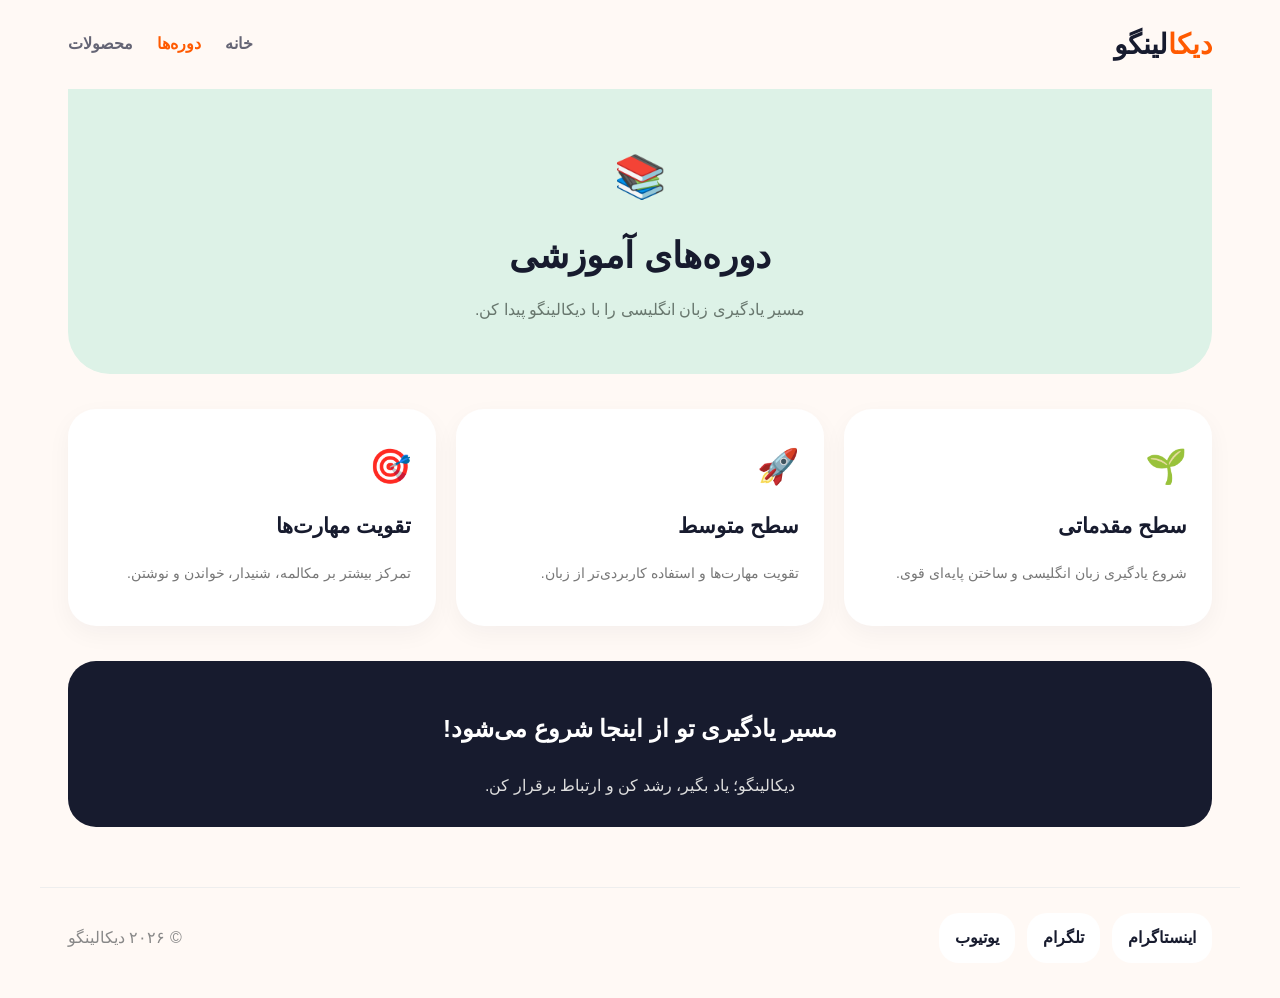
==== courses.html @ bac241e4 "Update courses.html" ====
<!DOCTYPE html>
<html lang="fa" dir="rtl">
<head>
<meta charset="UTF-8">
<meta name="viewport" content="width=device-width, initial-scale=1.0">
<title>دوره‌های آموزشی | دیکالینگو</title>
<style>
*{box-sizing:border-box}
body{margin:0;background:#fff9f5;color:#171b2e;font-family:Tahoma,Arial,sans-serif;line-height:1.9}
a{text-decoration:none;color:inherit}
header{max-width:1200px;margin:auto;padding:18px 28px;display:flex;justify-content:space-between;align-items:center}
.logo{font-size:28px;font-weight:900;color:#171b2e}
.logo span{color:#ff5a00}
nav{display:flex;gap:24px;font-weight:bold;color:#656575}
nav a:hover,nav .active{color:#ff5a00}
main{max-width:1200px;margin:auto;padding:0 28px}
.hero{background:#ddf2e7;border-radius:0 0 42px 42px;text-align:center;padding:48px 20px;margin-bottom:35px}
.hero .symbol{font-size:42px}
h1{font-size:36px;margin:5px 0}
.hero p{color:#68776e;margin:0}
.cards{display:grid;grid-template-columns:repeat(3,1fr);gap:20px;margin:35px 0}
.card{background:white;border-radius:28px;padding:25px;box-shadow:0 8px 25px #171b2e0b}
.card .symbol{font-size:34px}
.card h2{font-size:21px;margin:8px 0}
.card p{color:#777;font-size:14px}
.notice{background:#171b2e;color:white;border-radius:28px;padding:25px;text-align:center;margin:35px 0 60px}
.notice p{color:#ddd;margin:5px 0 0}
footer{max-width:1200px;margin:0 auto;padding:25px 28px 35px;border-top:1px solid #eee;display:flex;justify-content:space-between;align-items:center;color:#888}
.social{display:flex;gap:12px;flex-wrap:wrap}
.social a{background:white;border-radius:20px;padding:10px 16px;font-weight:bold;color:#171b2e}
.social a:hover{color:#ff5a00}
@media(max-width:700px){
header{padding:15px 20px}.logo{font-size:23px}nav{gap:13px;font-size:13px}
main{padding:0 18px}.hero{padding:40px 15px}
h1{font-size:29px}.cards{grid-template-columns:1fr}
footer{padding:22px 18px;gap:15px;flex-wrap:wrap}
.social a{padding:8px 11px;font-size:12px}
}
</style>
</head>
<body>
<header>
<a class="logo" href="index.html"><span>دیکا</span>لینگو</a>
<nav>
<a href="index.html">خانه</a>
<a class="active" href="courses.html">دوره‌ها</a>
<a href="products.html">محصولات</a>
</nav>
</header>

<main>
<section class="hero">
<div class="symbol">📚</div>
<h1>دوره‌های آموزشی</h1>
<p>مسیر یادگیری زبان انگلیسی را با دیکالینگو پیدا کن.</p>
</section>

<section class="cards">
<article class="card">
<div class="symbol">🌱</div>
<h2>سطح مقدماتی</h2>
<p>شروع یادگیری زبان انگلیسی و ساختن پایه‌ای قوی.</p>
</article>
<article class="card">
<div class="symbol">🚀</div>
<h2>سطح متوسط</h2>
<p>تقویت مهارت‌ها و استفاده کاربردی‌تر از زبان.</p>
</article>
<article class="card">
<div class="symbol">🎯</div>
<h2>تقویت مهارت‌ها</h2>
<p>تمرکز بیشتر بر مکالمه، شنیدار، خواندن و نوشتن.</p>
</article>
</section>

<section class="notice">
<h2>مسیر یادگیری تو از اینجا شروع می‌شود!</h2>
<p>دیکالینگو؛ یاد بگیر، رشد کن و ارتباط برقرار کن.</p>
</section>
</main>

<footer>
<div class="social">
<a href="https://instagram.com/dicalingo" target="_blank">اینستاگرام</a>
<a href="https://t.me/dicalingo" target="_blank">تلگرام</a>
<a href="https://www.youtube.com/@dicalingo" target="_blank">یوتیوب</a>
</div>
<span>© ۲۰۲۶ دیکالینگو</span>
</footer>
</body>
</html>
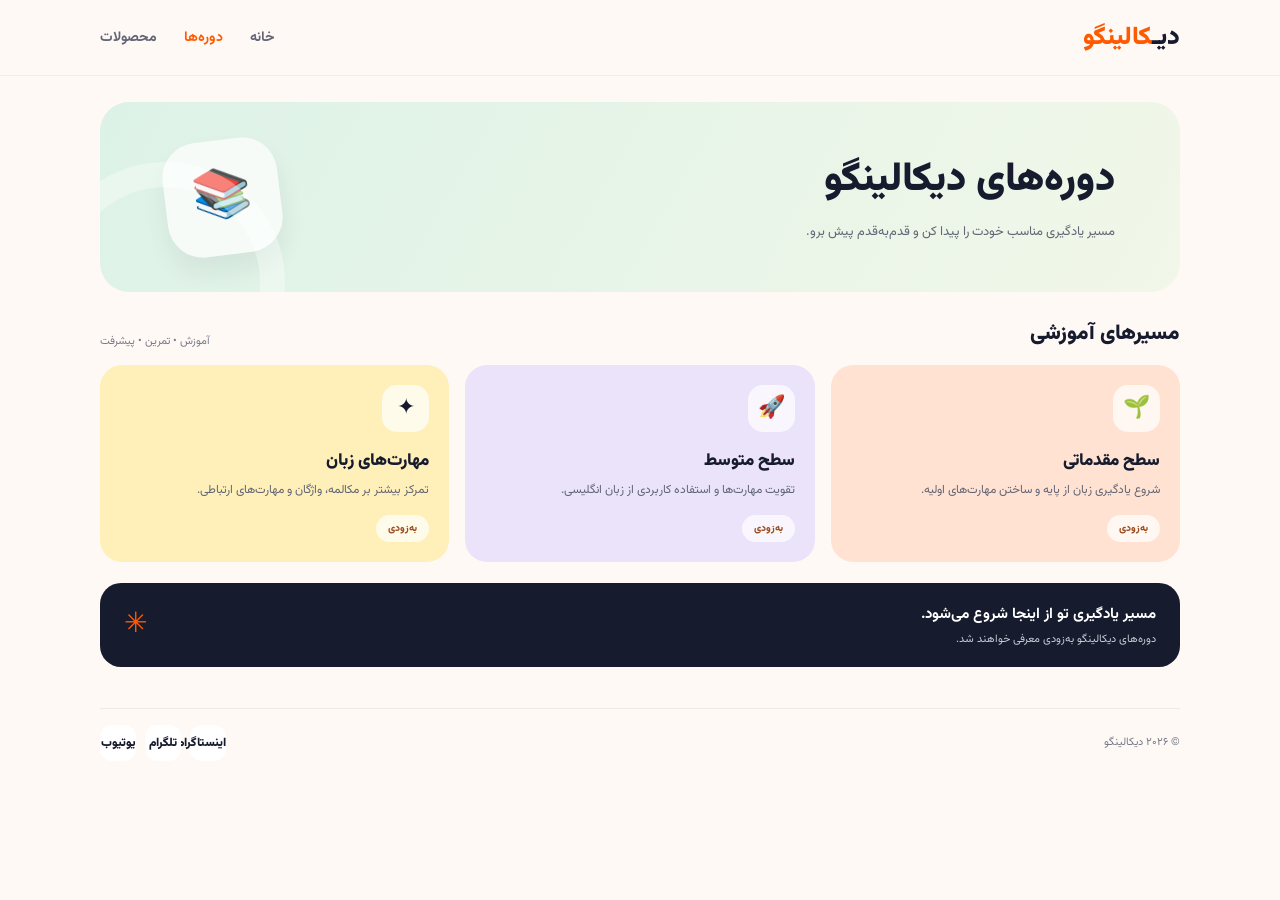
==== commit 98bec350: "Update courses.html" ====
--- a/courses.html
+++ b/courses.html
@@ -3,89 +3,86 @@
 <head>
 <meta charset="UTF-8">
 <meta name="viewport" content="width=device-width, initial-scale=1.0">
-<title>دوره‌های آموزشی | دیکالینگو</title>
+<meta name="theme-color" content="#FFF9F5">
+<title>دوره‌ها | Dicalingo</title>
+<meta name="description" content="مسیرهای آموزشی زبان انگلیسی دیکالینگو">
+<link href="https://fonts.googleapis.com/css2?family=Vazirmatn:wght@300;400;500;600;700;800;900&display=swap" rel="stylesheet">
 <style>
-*{box-sizing:border-box}
-body{margin:0;background:#fff9f5;color:#171b2e;font-family:Tahoma,Arial,sans-serif;line-height:1.9}
-a{text-decoration:none;color:inherit}
-header{max-width:1200px;margin:auto;padding:18px 28px;display:flex;justify-content:space-between;align-items:center}
-.logo{font-size:28px;font-weight:900;color:#171b2e}
-.logo span{color:#ff5a00}
-nav{display:flex;gap:24px;font-weight:bold;color:#656575}
-nav a:hover,nav .active{color:#ff5a00}
-main{max-width:1200px;margin:auto;padding:0 28px}
-.hero{background:#ddf2e7;border-radius:0 0 42px 42px;text-align:center;padding:48px 20px;margin-bottom:35px}
-.hero .symbol{font-size:42px}
-h1{font-size:36px;margin:5px 0}
-.hero p{color:#68776e;margin:0}
-.cards{display:grid;grid-template-columns:repeat(3,1fr);gap:20px;margin:35px 0}
-.card{background:white;border-radius:28px;padding:25px;box-shadow:0 8px 25px #171b2e0b}
-.card .symbol{font-size:34px}
-.card h2{font-size:21px;margin:8px 0}
-.card p{color:#777;font-size:14px}
-.notice{background:#171b2e;color:white;border-radius:28px;padding:25px;text-align:center;margin:35px 0 60px}
-.notice p{color:#ddd;margin:5px 0 0}
-footer{max-width:1200px;margin:0 auto;padding:25px 28px 35px;border-top:1px solid #eee;display:flex;justify-content:space-between;align-items:center;color:#888}
-.social{display:flex;gap:12px;flex-wrap:wrap}
-.social a{background:white;border-radius:20px;padding:10px 16px;font-weight:bold;color:#171b2e}
-.social a:hover{color:#ff5a00}
+:root{--orange:#FF5A00;--navy:#171B2E;--cream:#FFF9F5;--peach:#FFE2D2;--mint:#DDF2E7;--lavender:#EAE3FA;--yellow:#FFF0B9;--muted:#777B89}
+*{box-sizing:border-box;margin:0;padding:0}
+body{font-family:Vazirmatn,sans-serif;background:var(--cream);color:var(--navy);min-height:100vh}
+a{text-decoration:none;color:inherit;-webkit-tap-highlight-color:transparent}
+.container{width:min(1080px,92%);margin:auto}
+header{height:76px;display:flex;align-items:center;position:sticky;top:0;z-index:20;background:#fff9f5ed;backdrop-filter:blur(14px);border-bottom:1px solid #171b2e0d}
+.nav{display:flex;align-items:center;justify-content:space-between;gap:15px}
+.logo{font-size:25px;font-weight:900;white-space:nowrap}.logo span{color:var(--orange)}
+nav{display:flex;align-items:center;gap:27px;font-size:14px;font-weight:700;color:#626575}
+nav a:hover,nav a.active{color:var(--orange)}
+.page-hero{margin:26px auto 22px;padding:30px 6%;min-height:190px;border-radius:29px;background:linear-gradient(120deg,#DDF2E7,#F1F7E9);display:flex;align-items:center;justify-content:space-between;gap:25px;overflow:hidden;position:relative}
+.page-hero:after{content:"";position:absolute;width:190px;height:190px;border:25px solid #ffffff55;border-radius:50%;left:-55px;bottom:-110px}
+.page-hero h1{font-size:clamp(27px,4vw,40px);font-weight:900}
+.page-hero p{font-size:13px;color:#626575;margin-top:8px;line-height:2}
+.hero-symbol{width:115px;height:115px;flex-shrink:0;border-radius:35px;background:#ffffffb8;display:grid;place-items:center;font-size:48px;transform:rotate(-7deg);box-shadow:0 15px 25px #171b2e10;animation:float 5s ease-in-out infinite}
+.section-heading{display:flex;align-items:end;justify-content:space-between;gap:12px;margin:25px 0 15px}
+.section-heading h2{font-size:21px;font-weight:900}
+.section-heading span{font-size:11px;color:var(--muted)}
+.cards{display:grid;grid-template-columns:repeat(3,minmax(0,1fr));gap:16px}
+.card{border-radius:22px;padding:20px;min-height:195px;display:flex;flex-direction:column;justify-content:space-between;transition:.25s}
+.card:hover{transform:translateY(-4px);box-shadow:0 14px 25px #171b2e10}
+.card:nth-child(1){background:var(--peach)}.card:nth-child(2){background:var(--lavender)}.card:nth-child(3){background:var(--yellow)}
+.card-icon{width:47px;height:47px;border-radius:15px;background:#ffffffb8;display:grid;place-items:center;font-size:22px}
+.card h3{font-size:17px;font-weight:900;margin-top:16px}
+.card p{font-size:12px;color:#626575;line-height:1.9;margin-top:5px}
+.status{align-self:flex-start;margin-top:13px;padding:6px 12px;border-radius:20px;background:#ffffffb8;color:#9a4c20;font-size:10px;font-weight:800}
+.banner{margin:21px 0 23px;padding:19px 24px;border-radius:21px;background:var(--navy);color:white;display:flex;justify-content:space-between;align-items:center;gap:15px}
+.banner strong{font-size:15px}.banner p{font-size:11px;color:#c9cbd4;margin-top:4px}
+.banner-mark{font-size:28px;color:var(--orange)}
+footer{padding:18px 0 23px}
+.footer-inner{display:flex;justify-content:space-between;align-items:center;gap:15px;border-top:1px solid #171b2e12;padding-top:16px}
+.footer-copy{font-size:11px;color:var(--muted)}
+.socials{display:flex;gap:9px}.socials a{width:36px;height:36px;border-radius:12px;background:white;display:grid;place-items:center;font-size:12px;font-weight:900;transition:.2s}
+.socials a:hover{background:var(--orange);color:white}
+@keyframes float{50%{transform:translateY(-8px) rotate(-3deg)}}
+a:focus-visible{outline:3px solid var(--orange);outline-offset:4px}
 @media(max-width:700px){
-header{padding:15px 20px}.logo{font-size:23px}nav{gap:13px;font-size:13px}
-main{padding:0 18px}.hero{padding:40px 15px}
-h1{font-size:29px}.cards{grid-template-columns:1fr}
-footer{padding:22px 18px;gap:15px;flex-wrap:wrap}
-.social a{padding:8px 11px;font-size:12px}
+ header{height:66px}.logo{font-size:21px}nav{gap:13px;font-size:12px}
+ .page-hero{padding:23px 20px;min-height:150px;border-radius:24px}.hero-symbol{width:85px;height:85px;font-size:37px;border-radius:26px}
+ .page-hero h1{font-size:25px}.page-hero p{font-size:11px}
+ .cards{grid-template-columns:repeat(2,minmax(0,1fr));gap:11px}
+ .card{min-height:175px;padding:15px}.card h3{font-size:15px;margin-top:13px}.card p{font-size:11px}
+ .section-heading h2{font-size:18px}.section-heading span{font-size:10px}
+ .banner{padding:16px 18px}.banner strong{font-size:13px}
 }
+@media(max-width:360px){.container{width:94%}nav{gap:9px;font-size:11px}.logo{font-size:19px}.page-hero{gap:10px;padding:20px 14px}.hero-symbol{width:70px;height:70px;font-size:30px}.card{padding:12px}}
+@media(prefers-reduced-motion:reduce){*,*:before,*:after{animation:none!important;transition:none!important}}
 </style>
 </head>
 <body>
-<header>
-<a class="logo" href="index.html"><span>دیکا</span>لینگو</a>
-<nav>
-<a href="index.html">خانه</a>
-<a class="active" href="courses.html">دوره‌ها</a>
-<a href="products.html">محصولات</a>
+<header><div class="container nav">
+<a class="logo" href="index.html">دیـ<span>کالینگو</span></a>
+<nav aria-label="منوی اصلی">
+<a href="index.html">خانه</a><a class="active" href="courses.html">دوره‌ها</a><a href="products.html">محصولات</a>
 </nav>
-</header>
-
-<main>
-<section class="hero">
-<div class="symbol">📚</div>
-<h1>دوره‌های آموزشی</h1>
-<p>مسیر یادگیری زبان انگلیسی را با دیکالینگو پیدا کن.</p>
+</div></header>
+<main class="container">
+<section class="page-hero">
+<div><h1>دوره‌های دیکالینگو</h1><p>مسیر یادگیری مناسب خودت را پیدا کن و قدم‌به‌قدم پیش برو.</p></div>
+<div class="hero-symbol" aria-hidden="true">📚</div>
 </section>
-
+<div class="section-heading"><h2>مسیرهای آموزشی</h2><span>آموزش • تمرین • پیشرفت</span></div>
 <section class="cards">
-<article class="card">
-<div class="symbol">🌱</div>
-<h2>سطح مقدماتی</h2>
-<p>شروع یادگیری زبان انگلیسی و ساختن پایه‌ای قوی.</p>
-</article>
-<article class="card">
-<div class="symbol">🚀</div>
-<h2>سطح متوسط</h2>
-<p>تقویت مهارت‌ها و استفاده کاربردی‌تر از زبان.</p>
-</article>
-<article class="card">
-<div class="symbol">🎯</div>
-<h2>تقویت مهارت‌ها</h2>
-<p>تمرکز بیشتر بر مکالمه، شنیدار، خواندن و نوشتن.</p>
-</article>
+<article class="card"><div><div class="card-icon">🌱</div><h3>سطح مقدماتی</h3><p>شروع یادگیری زبان از پایه و ساختن مهارت‌های اولیه.</p></div><span class="status">به‌زودی</span></article>
+<article class="card"><div><div class="card-icon">🚀</div><h3>سطح متوسط</h3><p>تقویت مهارت‌ها و استفاده کاربردی از زبان انگلیسی.</p></div><span class="status">به‌زودی</span></article>
+<article class="card"><div><div class="card-icon">✦</div><h3>مهارت‌های زبان</h3><p>تمرکز بیشتر بر مکالمه، واژگان و مهارت‌های ارتباطی.</p></div><span class="status">به‌زودی</span></article>
 </section>
-
-<section class="notice">
-<h2>مسیر یادگیری تو از اینجا شروع می‌شود!</h2>
-<p>دیکالینگو؛ یاد بگیر، رشد کن و ارتباط برقرار کن.</p>
-</section>
+<section class="banner"><div><strong>مسیر یادگیری تو از اینجا شروع می‌شود.</strong><p>دوره‌های دیکالینگو به‌زودی معرفی خواهند شد.</p></div><div class="banner-mark">✳</div></section>
 </main>
-
-<footer>
-<div class="social">
-<a href="https://instagram.com/dicalingo" target="_blank">اینستاگرام</a>
-<a href="https://t.me/dicalingo" target="_blank">تلگرام</a>
-<a href="https://www.youtube.com/@dicalingo" target="_blank">یوتیوب</a>
-</div>
-<span>© ۲۰۲۶ دیکالینگو</span>
-</footer>
+<footer><div class="container footer-inner">
+<div class="footer-copy">© ۲۰۲۶ دیکالینگو</div>
+<div class="socials">
+<a href="https://instagram.com/dicalingo" target="_blank" rel="noopener noreferrer" aria-label="اینستاگرام">اینستاگرام</a>
+<a href="https://t.me/dicalingo" target="_blank" rel="noopener noreferrer" aria-label="تلگرام">تلگرام</a>
+<a href="https://www.youtube.com/@dicalingo" target="_blank" rel="noopener noreferrer" aria-label="یوتیوب">یوتیوب</a>
+</div></div></footer>
 </body>
 </html>
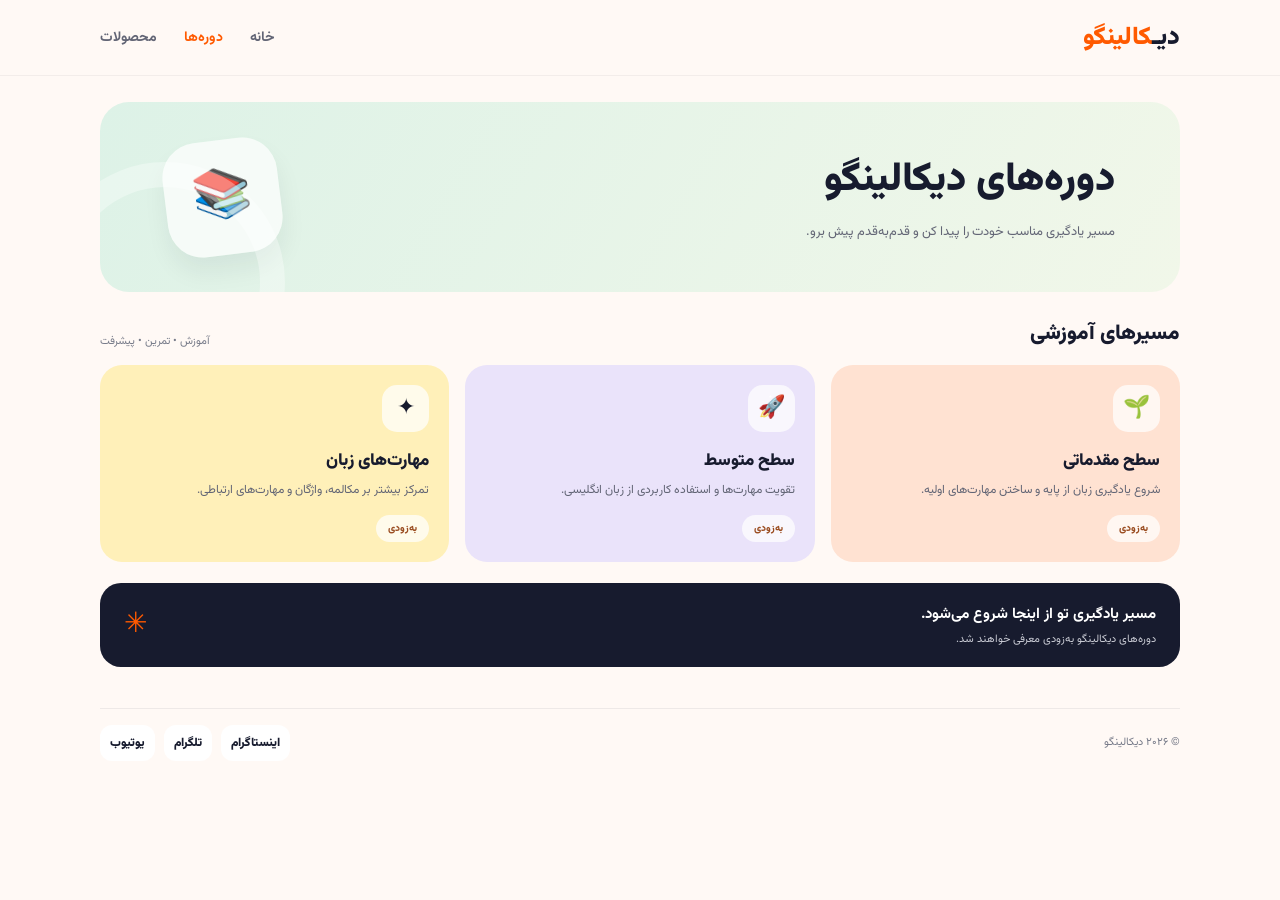
==== commit f229c3f8: "Update courses.html" ====
--- a/courses.html
+++ b/courses.html
@@ -40,7 +40,7 @@
 footer{padding:18px 0 23px}
 .footer-inner{display:flex;justify-content:space-between;align-items:center;gap:15px;border-top:1px solid #171b2e12;padding-top:16px}
 .footer-copy{font-size:11px;color:var(--muted)}
-.socials{display:flex;gap:9px}.socials a{width:36px;height:36px;border-radius:12px;background:white;display:grid;place-items:center;font-size:12px;font-weight:900;transition:.2s}
+.socials{display:flex;gap:9px}.socials a{width:auto;min-width:36px;height:36px;padding:0 10px;white-space:nowrap;border-radius:12px;background:white;display:grid;place-items:center;font-size:12px;font-weight:900;transition:.2s}
 .socials a:hover{background:var(--orange);color:white}
 @keyframes float{50%{transform:translateY(-8px) rotate(-3deg)}}
 a:focus-visible{outline:3px solid var(--orange);outline-offset:4px}
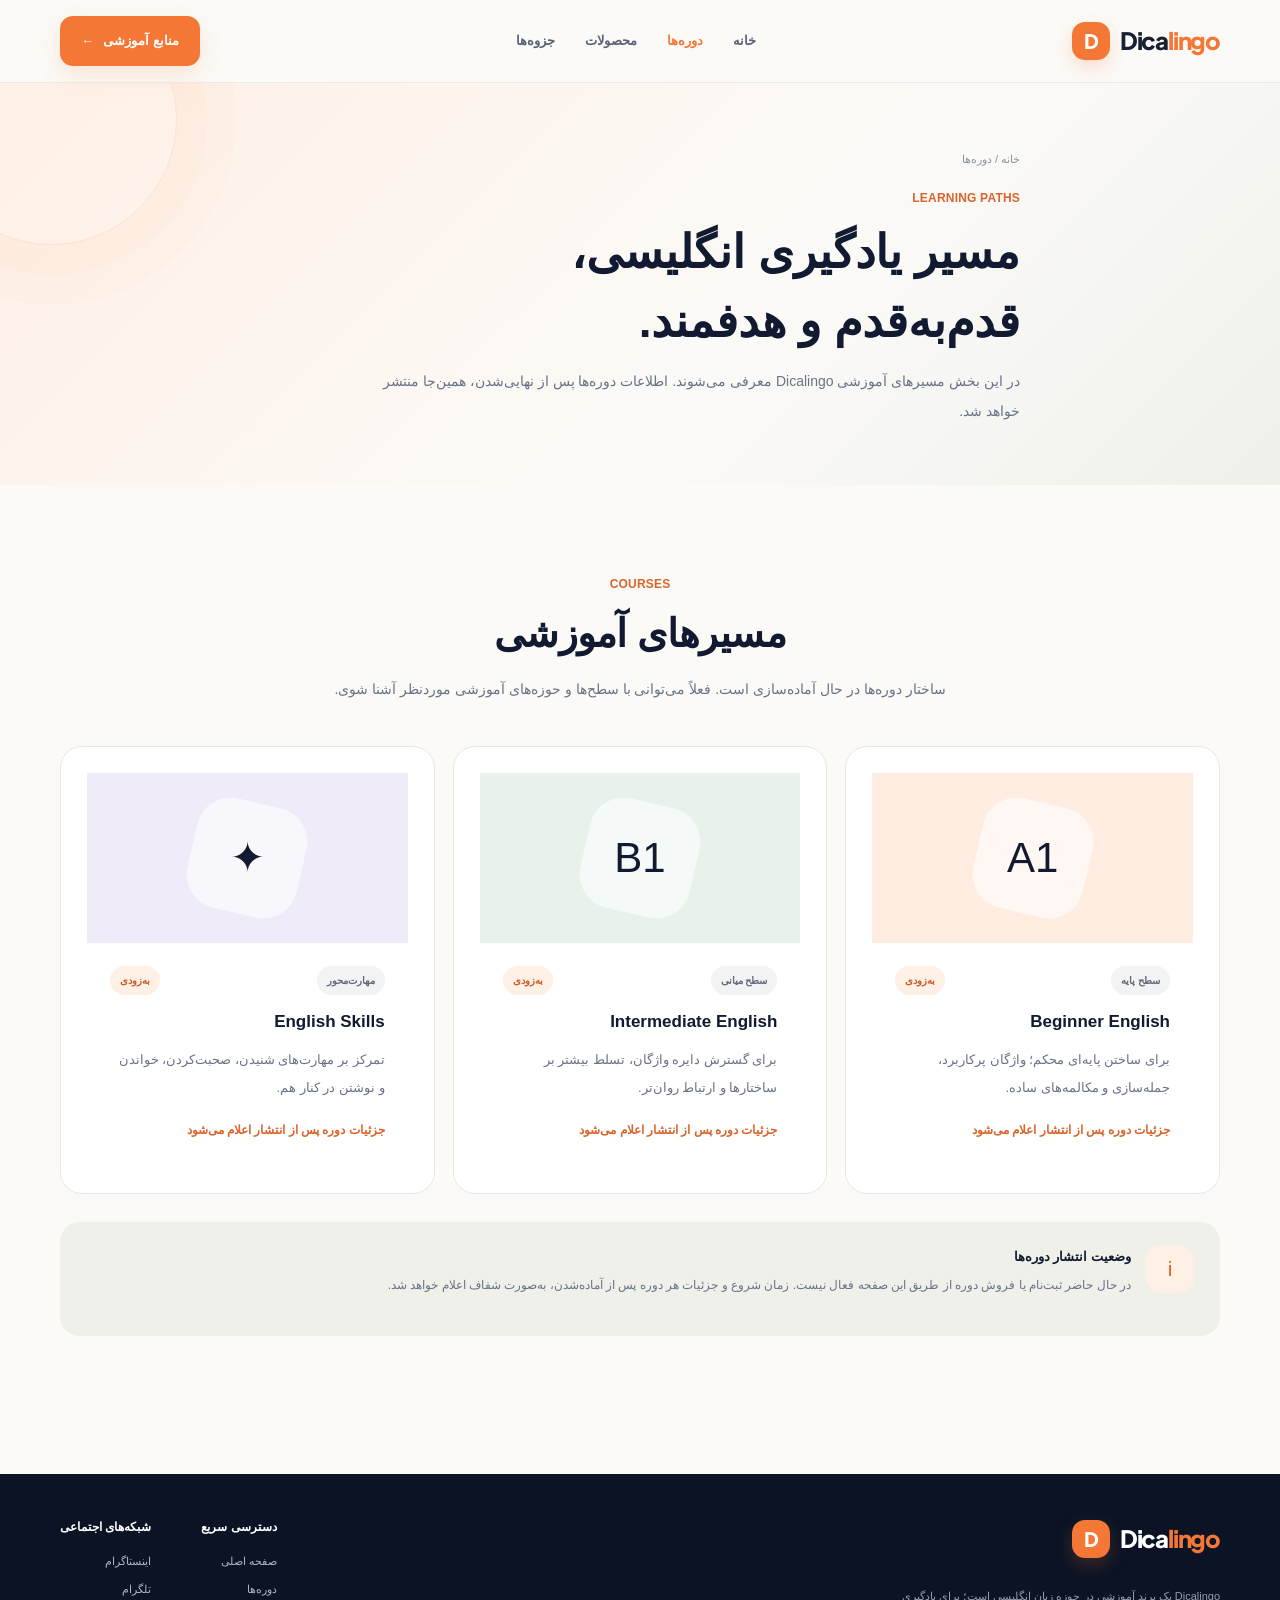
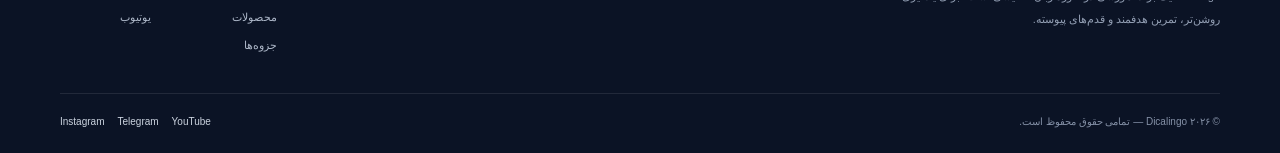
==== commit edb8a8b2: "Add files via upload Redesigned dicalingo site" ====
--- a/courses.html
+++ b/courses.html
@@ -1,88 +1,65 @@
 <!DOCTYPE html>
 <html lang="fa" dir="rtl">
 <head>
-<meta charset="UTF-8">
-<meta name="viewport" content="width=device-width, initial-scale=1.0">
-<meta name="theme-color" content="#FFF9F5">
-<title>دوره‌ها | Dicalingo</title>
-<meta name="description" content="مسیرهای آموزشی زبان انگلیسی دیکالینگو">
-<link href="https://fonts.googleapis.com/css2?family=Vazirmatn:wght@300;400;500;600;700;800;900&display=swap" rel="stylesheet">
-<style>
-:root{--orange:#FF5A00;--navy:#171B2E;--cream:#FFF9F5;--peach:#FFE2D2;--mint:#DDF2E7;--lavender:#EAE3FA;--yellow:#FFF0B9;--muted:#777B89}
-*{box-sizing:border-box;margin:0;padding:0}
-body{font-family:Vazirmatn,sans-serif;background:var(--cream);color:var(--navy);min-height:100vh}
-a{text-decoration:none;color:inherit;-webkit-tap-highlight-color:transparent}
-.container{width:min(1080px,92%);margin:auto}
-header{height:76px;display:flex;align-items:center;position:sticky;top:0;z-index:20;background:#fff9f5ed;backdrop-filter:blur(14px);border-bottom:1px solid #171b2e0d}
-.nav{display:flex;align-items:center;justify-content:space-between;gap:15px}
-.logo{font-size:25px;font-weight:900;white-space:nowrap}.logo span{color:var(--orange)}
-nav{display:flex;align-items:center;gap:27px;font-size:14px;font-weight:700;color:#626575}
-nav a:hover,nav a.active{color:var(--orange)}
-.page-hero{margin:26px auto 22px;padding:30px 6%;min-height:190px;border-radius:29px;background:linear-gradient(120deg,#DDF2E7,#F1F7E9);display:flex;align-items:center;justify-content:space-between;gap:25px;overflow:hidden;position:relative}
-.page-hero:after{content:"";position:absolute;width:190px;height:190px;border:25px solid #ffffff55;border-radius:50%;left:-55px;bottom:-110px}
-.page-hero h1{font-size:clamp(27px,4vw,40px);font-weight:900}
-.page-hero p{font-size:13px;color:#626575;margin-top:8px;line-height:2}
-.hero-symbol{width:115px;height:115px;flex-shrink:0;border-radius:35px;background:#ffffffb8;display:grid;place-items:center;font-size:48px;transform:rotate(-7deg);box-shadow:0 15px 25px #171b2e10;animation:float 5s ease-in-out infinite}
-.section-heading{display:flex;align-items:end;justify-content:space-between;gap:12px;margin:25px 0 15px}
-.section-heading h2{font-size:21px;font-weight:900}
-.section-heading span{font-size:11px;color:var(--muted)}
-.cards{display:grid;grid-template-columns:repeat(3,minmax(0,1fr));gap:16px}
-.card{border-radius:22px;padding:20px;min-height:195px;display:flex;flex-direction:column;justify-content:space-between;transition:.25s}
-.card:hover{transform:translateY(-4px);box-shadow:0 14px 25px #171b2e10}
-.card:nth-child(1){background:var(--peach)}.card:nth-child(2){background:var(--lavender)}.card:nth-child(3){background:var(--yellow)}
-.card-icon{width:47px;height:47px;border-radius:15px;background:#ffffffb8;display:grid;place-items:center;font-size:22px}
-.card h3{font-size:17px;font-weight:900;margin-top:16px}
-.card p{font-size:12px;color:#626575;line-height:1.9;margin-top:5px}
-.status{align-self:flex-start;margin-top:13px;padding:6px 12px;border-radius:20px;background:#ffffffb8;color:#9a4c20;font-size:10px;font-weight:800}
-.banner{margin:21px 0 23px;padding:19px 24px;border-radius:21px;background:var(--navy);color:white;display:flex;justify-content:space-between;align-items:center;gap:15px}
-.banner strong{font-size:15px}.banner p{font-size:11px;color:#c9cbd4;margin-top:4px}
-.banner-mark{font-size:28px;color:var(--orange)}
-footer{padding:18px 0 23px}
-.footer-inner{display:flex;justify-content:space-between;align-items:center;gap:15px;border-top:1px solid #171b2e12;padding-top:16px}
-.footer-copy{font-size:11px;color:var(--muted)}
-.socials{display:flex;gap:9px}.socials a{width:auto;min-width:36px;height:36px;padding:0 10px;white-space:nowrap;border-radius:12px;background:white;display:grid;place-items:center;font-size:12px;font-weight:900;transition:.2s}
-.socials a:hover{background:var(--orange);color:white}
-@keyframes float{50%{transform:translateY(-8px) rotate(-3deg)}}
-a:focus-visible{outline:3px solid var(--orange);outline-offset:4px}
-@media(max-width:700px){
- header{height:66px}.logo{font-size:21px}nav{gap:13px;font-size:12px}
- .page-hero{padding:23px 20px;min-height:150px;border-radius:24px}.hero-symbol{width:85px;height:85px;font-size:37px;border-radius:26px}
- .page-hero h1{font-size:25px}.page-hero p{font-size:11px}
- .cards{grid-template-columns:repeat(2,minmax(0,1fr));gap:11px}
- .card{min-height:175px;padding:15px}.card h3{font-size:15px;margin-top:13px}.card p{font-size:11px}
- .section-heading h2{font-size:18px}.section-heading span{font-size:10px}
- .banner{padding:16px 18px}.banner strong{font-size:13px}
-}
-@media(max-width:360px){.container{width:94%}nav{gap:9px;font-size:11px}.logo{font-size:19px}.page-hero{gap:10px;padding:20px 14px}.hero-symbol{width:70px;height:70px;font-size:30px}.card{padding:12px}}
-@media(prefers-reduced-motion:reduce){*,*:before,*:after{animation:none!important;transition:none!important}}
-</style>
+ <meta charset="UTF-8">
+ <meta name="viewport" content="width=device-width, initial-scale=1">
+ <meta name="theme-color" content="#111a30">
+ <link rel="icon" type="image/jpeg" href="./InShot_20261015_233634057.jpg">
+ <link rel="apple-touch-icon" href="./InShot_20261015_233634057.jpg">
+ <meta name="description" content="مسیرهای آموزشی زبان انگلیسی Dicalingo؛ دوره‌های پایه، میانی و مهارت‌محور.">
+ <meta name="color-scheme" content="light">
+ <title>دوره‌های آموزشی | Dicalingo</title>
+ <link rel="preconnect" href="https://fonts.googleapis.com">
+ <link rel="preconnect" href="https://fonts.gstatic.com" crossorigin>
+ <link rel="stylesheet" href="styles.css">
 </head>
 <body>
-<header><div class="container nav">
-<a class="logo" href="index.html">دیـ<span>کالینگو</span></a>
-<nav aria-label="منوی اصلی">
-<a href="index.html">خانه</a><a class="active" href="courses.html">دوره‌ها</a><a href="products.html">محصولات</a>
-</nav>
-</div></header>
-<main class="container">
-<section class="page-hero">
-<div><h1>دوره‌های دیکالینگو</h1><p>مسیر یادگیری مناسب خودت را پیدا کن و قدم‌به‌قدم پیش برو.</p></div>
-<div class="hero-symbol" aria-hidden="true">📚</div>
-</section>
-<div class="section-heading"><h2>مسیرهای آموزشی</h2><span>آموزش • تمرین • پیشرفت</span></div>
-<section class="cards">
-<article class="card"><div><div class="card-icon">🌱</div><h3>سطح مقدماتی</h3><p>شروع یادگیری زبان از پایه و ساختن مهارت‌های اولیه.</p></div><span class="status">به‌زودی</span></article>
-<article class="card"><div><div class="card-icon">🚀</div><h3>سطح متوسط</h3><p>تقویت مهارت‌ها و استفاده کاربردی از زبان انگلیسی.</p></div><span class="status">به‌زودی</span></article>
-<article class="card"><div><div class="card-icon">✦</div><h3>مهارت‌های زبان</h3><p>تمرکز بیشتر بر مکالمه، واژگان و مهارت‌های ارتباطی.</p></div><span class="status">به‌زودی</span></article>
-</section>
-<section class="banner"><div><strong>مسیر یادگیری تو از اینجا شروع می‌شود.</strong><p>دوره‌های دیکالینگو به‌زودی معرفی خواهند شد.</p></div><div class="banner-mark">✳</div></section>
+
+<a class="skip-link" href="#main">رفتن به محتوای اصلی</a>
+<header class="site-header">
+ <div class="container header-inner">
+  <a class="brand" href="index.html" aria-label="Dicalingo، صفحه اصلی"><span class="brand-mark">D</span><span class="brand-word">Dica<span>lingo</span></span></a>
+  <nav class="main-nav" id="main-navigation" aria-label="منوی اصلی">
+   <a href="index.html" >خانه</a>
+   <a href="courses.html" aria-current='page'>دوره‌ها</a>
+   <a href="products.html" >محصولات</a>
+   <a href="notes.html" >جزوه‌ها</a>
+  </nav>
+  <div class="header-actions"><a class="btn btn-primary" href="products.html">منابع آموزشی <span aria-hidden="true">←</span></a><button class="menu-toggle" type="button" aria-label="باز کردن منو" aria-expanded="false" aria-controls="main-navigation">☰</button></div>
+ </div>
+</header>
+
+<main id="main">
+
+<section class="page-hero"><div class="container page-hero-inner"><div class="breadcrumb"><a href="index.html">خانه</a> / دوره‌ها</div><div class="kicker">LEARNING PATHS</div><h1>مسیر یادگیری انگلیسی،<br>قدم‌به‌قدم و هدفمند.</h1><p>در این بخش مسیرهای آموزشی Dicalingo معرفی می‌شوند. اطلاعات دوره‌ها پس از نهایی‌شدن، همین‌جا منتشر خواهد شد.</p></div></section>
+<section class="section"><div class="container">
+ <div class="section-head reveal"><div class="kicker">COURSES</div><h2 class="section-title">مسیرهای آموزشی</h2><p class="section-desc">ساختار دوره‌ها در حال آماده‌سازی است. فعلاً می‌توانی با سطح‌ها و حوزه‌های آموزشی موردنظر آشنا شوی.</p></div>
+ <div class="grid-3">
+  <article class="content-card reveal"><div class="product-art peach"><div class="product-symbol">A1</div></div><div class="product-body"><div class="product-meta"><span class="pill">سطح پایه</span><span class="pill soon">به‌زودی</span></div><h3>Beginner English</h3><p>برای ساختن پایه‌ای محکم؛ واژگان پرکاربرد، جمله‌سازی و مکالمه‌های ساده.</p><span class="card-link">جزئیات دوره پس از انتشار اعلام می‌شود</span></div></article>
+  <article class="content-card reveal"><div class="product-art mint"><div class="product-symbol">B1</div></div><div class="product-body"><div class="product-meta"><span class="pill">سطح میانی</span><span class="pill soon">به‌زودی</span></div><h3>Intermediate English</h3><p>برای گسترش دایره واژگان، تسلط بیشتر بر ساختارها و ارتباط روان‌تر.</p><span class="card-link">جزئیات دوره پس از انتشار اعلام می‌شود</span></div></article>
+  <article class="content-card reveal"><div class="product-art lilac"><div class="product-symbol">✦</div></div><div class="product-body"><div class="product-meta"><span class="pill">مهارت‌محور</span><span class="pill soon">به‌زودی</span></div><h3>English Skills</h3><p>تمرکز بر مهارت‌های شنیدن، صحبت‌کردن، خواندن و نوشتن در کنار هم.</p><span class="card-link">جزئیات دوره پس از انتشار اعلام می‌شود</span></div></article>
+ </div>
+ <div class="info-panel reveal"><div class="feature-icon">i</div><div><strong>وضعیت انتشار دوره‌ها</strong><p>در حال حاضر ثبت‌نام یا فروش دوره از طریق این صفحه فعال نیست. زمان شروع و جزئیات هر دوره پس از آماده‌شدن، به‌صورت شفاف اعلام خواهد شد.</p></div></div>
+</div></section>
+
 </main>
-<footer><div class="container footer-inner">
-<div class="footer-copy">© ۲۰۲۶ دیکالینگو</div>
-<div class="socials">
-<a href="https://instagram.com/dicalingo" target="_blank" rel="noopener noreferrer" aria-label="اینستاگرام">اینستاگرام</a>
-<a href="https://t.me/dicalingo" target="_blank" rel="noopener noreferrer" aria-label="تلگرام">تلگرام</a>
-<a href="https://www.youtube.com/@dicalingo" target="_blank" rel="noopener noreferrer" aria-label="یوتیوب">یوتیوب</a>
-</div></div></footer>
+
+<footer class="site-footer">
+ <div class="container">
+  <div class="footer-top">
+   <div>
+    <a class="brand footer-brand" href="index.html"><span class="brand-mark">D</span><span class="brand-word">Dica<span>lingo</span></span></a>
+    <p class="footer-about">Dicalingo یک برند آموزشی در حوزه زبان انگلیسی است؛ برای یادگیری روشن‌تر، تمرین هدفمند و قدم‌های پیوسته.</p>
+   </div>
+   <div class="footer-links">
+    <div class="footer-col"><h4>دسترسی سریع</h4><a href="index.html">صفحه اصلی</a><a href="courses.html">دوره‌ها</a><a href="products.html">محصولات</a><a href="notes.html">جزوه‌ها</a></div>
+    <div class="footer-col"><h4>شبکه‌های اجتماعی</h4><a href="https://instagram.com/dicalingo" target="_blank" rel="noopener noreferrer">اینستاگرام</a><a href="https://t.me/dicalingo" target="_blank" rel="noopener noreferrer">تلگرام</a><a href="https://www.youtube.com/@dicalingo" target="_blank" rel="noopener noreferrer">یوتیوب</a></div>
+   </div>
+  </div>
+  <div class="footer-bottom"><span>© ۲۰۲۶ Dicalingo — تمامی حقوق محفوظ است.</span><span class="socials"><a href="https://instagram.com/dicalingo" target="_blank" rel="noopener noreferrer">Instagram</a><a href="https://t.me/dicalingo" target="_blank" rel="noopener noreferrer">Telegram</a><a href="https://www.youtube.com/@dicalingo" target="_blank" rel="noopener noreferrer">YouTube</a></span></div>
+ </div>
+</footer>
+
+<script src="script.js" defer></script>
 </body>
-</html>+</html>
--- a/styles.css
+++ b/styles.css
@@ -0,0 +1,164 @@
+@import url('https://fonts.googleapis.com/css2?family=Estedad:wght@400;500;600;700;800;900&family=Plus+Jakarta+Sans:wght@400;500;600;700;800&display=swap');
+
+:root{
+  --ink:#172033;--navy:#111a30;--navy-2:#1a2947;--orange:#f47735;--orange-2:#ff9b62;
+  --paper:#fbfaf7;--white:#fff;--muted:#687386;--line:#e9e7e1;--soft:#fff0e6;
+  --mint:#e8f2eb;--lilac:#efebf8;--shadow:0 22px 60px rgba(17,26,48,.09);
+  --radius:24px;--container:1160px;
+}
+*{box-sizing:border-box}
+html{scroll-behavior:smooth;scroll-padding-top:100px}
+body{margin:0;background:var(--paper);color:var(--ink);font-family:"Estedad",sans-serif;line-height:1.9;font-weight:400}
+body,button,input{font-family:"Estedad",sans-serif}
+a{color:inherit;text-decoration:none}
+button{cursor:pointer}
+img{max-width:100%;display:block}
+.container{width:min(var(--container),calc(100% - 44px));margin-inline:auto}
+.skip-link{position:absolute;top:-60px;right:16px;background:#fff;padding:10px 16px;z-index:1000;border-radius:10px}
+.skip-link:focus{top:12px}
+.site-header{position:sticky;top:0;z-index:100;background:rgba(251,250,247,.88);backdrop-filter:blur(18px);border-bottom:1px solid rgba(23,32,51,.07)}
+.header-inner{height:82px;display:flex;align-items:center;justify-content:space-between;gap:24px}
+.brand{display:inline-flex;align-items:center;gap:10px;font-family:"Plus Jakarta Sans","Estedad",sans-serif;font-size:24px;font-weight:800;letter-spacing:-1.2px;direction:ltr;white-space:nowrap}
+.brand-mark{width:38px;height:38px;border-radius:13px;background:var(--orange);display:grid;place-items:center;color:#fff;font-size:20px;font-weight:800;box-shadow:0 7px 18px #f4773538}
+.brand-word span{color:var(--orange)}
+.main-nav{display:flex;align-items:center;gap:30px;color:#596274;font-size:13px;font-weight:600}
+.main-nav a{transition:color .2s}
+.main-nav a:hover,.main-nav a[aria-current="page"]{color:var(--orange)}
+.header-actions{display:flex;align-items:center;gap:10px}
+.btn{display:inline-flex;align-items:center;justify-content:center;gap:9px;padding:12px 20px;border-radius:13px;font-size:13px;font-weight:700;border:1px solid transparent;transition:transform .2s,background .2s,border-color .2s;white-space:nowrap}
+.btn:hover{transform:translateY(-2px)}
+.btn-primary{background:var(--orange);color:#fff;box-shadow:0 9px 22px #f477352c}
+.btn-primary:hover{background:#e96828}
+.btn-outline{border-color:#d9dce2;color:var(--ink);background:#fff}
+.btn-outline:hover{border-color:var(--orange);color:var(--orange)}
+.menu-toggle{display:none;width:44px;height:44px;border:1px solid var(--line);border-radius:13px;background:#fff;color:var(--navy);font-size:21px}
+.hero{position:relative;overflow:hidden;padding:88px 0 92px;background:var(--navy);color:#fff}
+.hero:before{content:"";position:absolute;width:620px;height:620px;border-radius:50%;border:1px solid #ffffff12;top:-330px;left:-130px;box-shadow:0 0 0 55px #ffffff08,0 0 0 110px #ffffff05}
+.hero:after{content:"";position:absolute;width:340px;height:340px;border-radius:50%;background:#f477351c;filter:blur(70px);right:-110px;bottom:-170px}
+.hero-grid{position:relative;z-index:1;display:grid;grid-template-columns:1.05fr .95fr;align-items:center;gap:70px}
+.eyebrow{display:inline-flex;align-items:center;gap:10px;color:#ffc49e;font-size:12px;font-weight:700;letter-spacing:.2px;margin-bottom:20px}
+.eyebrow:before{content:"";width:25px;height:2px;background:var(--orange)}
+.hero h1{font-size:clamp(36px,5vw,62px);line-height:1.42;letter-spacing:-1.7px;margin:0 0 18px;font-weight:800}
+.hero h1 em{font-style:normal;color:#ff9b62}
+.hero-copy{max-width:570px;color:#c3cada;font-size:15px;line-height:2.2;margin:0 0 28px}
+.hero-actions{display:flex;flex-wrap:wrap;gap:12px}
+.hero .btn-outline{background:transparent;border-color:#ffffff40;color:#fff}
+.hero .btn-outline:hover{border-color:#ff9b62;color:#ffb58c}
+.hero-art{min-height:370px;position:relative;display:grid;place-items:center}
+.art-frame{width:min(100%,420px);aspect-ratio:1/1;border:1px solid #ffffff26;border-radius:38% 62% 54% 46% / 48% 42% 58% 52%;display:grid;place-items:center;position:relative;transform:rotate(-7deg);background:linear-gradient(145deg,#ffffff0d,#ffffff02)}
+.art-frame:before,.art-frame:after{content:"";position:absolute;border:1px solid #ffffff1b;border-radius:50%}
+.art-frame:before{inset:28px}.art-frame:after{inset:66px}
+.art-core{width:160px;height:160px;border-radius:42px;background:linear-gradient(145deg,#ffb17c,#ed6c2d);display:grid;place-items:center;color:#fff;font:800 54px "Plus Jakarta Sans";box-shadow:0 24px 65px #f4773544;transform:rotate(7deg)}
+.art-chip{position:absolute;padding:10px 15px;border-radius:14px;background:#fff;color:var(--navy);font-size:12px;font-weight:700;box-shadow:0 15px 35px #0003;direction:ltr}
+.art-chip.one{top:37px;right:-4px}.art-chip.two{bottom:52px;left:-10px}.art-chip.three{bottom:6px;right:45px;background:#263958;color:#fff}
+.art-dot{position:absolute;width:12px;height:12px;border-radius:50%;background:#ffb17c;top:40px;left:54px;box-shadow:0 0 0 10px #ffb17c1c}
+.hero-note{margin-top:24px;color:#8f9ab0;font-size:11px}
+.section{padding:88px 0}
+.section-head{max-width:690px;margin:0 auto 42px;text-align:center}
+.kicker{color:#d9652c;font-size:12px;font-weight:800;letter-spacing:.2px}
+.section-title{font-size:clamp(27px,3.4vw,39px);line-height:1.55;letter-spacing:-.7px;color:var(--navy);margin:8px 0 10px;font-weight:800}
+.section-desc{margin:0;color:var(--muted);font-size:14px;line-height:2.1}
+.grid-3{display:grid;grid-template-columns:repeat(3,1fr);gap:18px}
+.feature-card,.content-card{background:#fff;border:1px solid var(--line);border-radius:22px;padding:26px;transition:transform .25s,box-shadow .25s,border-color .25s}
+.feature-card:hover,.content-card:hover{transform:translateY(-5px);box-shadow:var(--shadow);border-color:#f4c5a9}
+.feature-icon{width:48px;height:48px;border-radius:15px;background:var(--soft);display:grid;place-items:center;color:#d9652c;font-size:21px;margin-bottom:20px}
+.feature-card h3,.content-card h3{font-size:17px;color:var(--navy);margin:0 0 8px;font-weight:800}
+.feature-card p,.content-card p{margin:0;color:var(--muted);font-size:13px;line-height:2.1}
+.about-band{background:#f0f0eb}
+.about-grid{display:grid;grid-template-columns:.85fr 1.15fr;align-items:center;gap:68px}
+.about-visual{min-height:300px;border-radius:28px;background:var(--navy);position:relative;overflow:hidden;display:grid;place-items:center;color:#fff}
+.about-visual:before{content:"";position:absolute;width:260px;height:260px;border:1px solid #ffffff25;border-radius:50%;box-shadow:0 0 0 35px #ffffff0a,0 0 0 70px #ffffff07}
+.about-logo{position:relative;z-index:1;font:800 36px "Plus Jakarta Sans";direction:ltr}
+.about-logo span{color:#ff9b62}
+.about-stamp{position:absolute;bottom:24px;right:25px;color:#aab5c8;font-size:11px;letter-spacing:1.2px;direction:ltr}
+.about-copy .section-title{margin-top:8px}
+.about-copy p{font-size:14px;color:var(--muted);line-height:2.3}
+.check-grid{display:grid;grid-template-columns:1fr 1fr;gap:12px 20px;margin-top:24px}
+.check-item{font-size:13px;font-weight:600;display:flex;align-items:center;gap:9px}
+.check-item:before{content:"✓";width:21px;height:21px;border-radius:50%;background:#e7f1e9;color:#37744c;display:grid;place-items:center;font-size:11px;flex:none}
+.split-cta{background:var(--navy);color:#fff;border-radius:28px;padding:44px 48px;display:flex;align-items:center;justify-content:space-between;gap:28px}
+.split-cta h2{font-size:27px;margin:0 0 7px}
+.split-cta p{margin:0;color:#bac4d4;font-size:13px}
+.split-cta .btn{flex:none}
+.page-hero{padding:66px 0 58px;background:linear-gradient(135deg,#fff0e6 0%,#fbfaf7 60%,#f0f0eb 100%);position:relative;overflow:hidden}
+.page-hero:after{content:"";position:absolute;width:250px;height:250px;border-radius:50%;border:1px solid #f4773524;left:-75px;top:-90px;box-shadow:0 0 0 30px #f4773508,0 0 0 60px #f4773505}
+.page-hero-inner{position:relative;z-index:1;max-width:760px}
+.breadcrumb{font-size:11px;color:#8b91a0;margin-bottom:17px}
+.breadcrumb a:hover{color:var(--orange)}
+.page-hero h1{font-size:clamp(30px,4vw,46px);line-height:1.5;color:var(--navy);margin:0 0 10px;font-weight:900}
+.page-hero p{max-width:650px;color:var(--muted);font-size:14px;line-height:2.2;margin:0}
+.page-hero .kicker{margin-bottom:8px}
+.toolbar{display:flex;align-items:center;justify-content:space-between;gap:16px;margin-bottom:24px}
+.search-wrap{position:relative;max-width:360px;width:100%}
+.search-wrap input{width:100%;height:48px;border:1px solid var(--line);border-radius:14px;background:#fff;padding:0 44px 0 15px;font-size:13px;outline:none;color:var(--ink)}
+.search-wrap input:focus{border-color:var(--orange);box-shadow:0 0 0 3px #f4773518}
+.search-icon{position:absolute;right:16px;top:12px;color:#9aa1ad}
+.filter-row{display:flex;gap:8px;flex-wrap:wrap}
+.filter-btn{border:1px solid var(--line);border-radius:999px;padding:8px 14px;background:#fff;color:#667084;font-size:11px;font-weight:700}
+.filter-btn[aria-pressed="true"]{background:var(--navy);border-color:var(--navy);color:#fff}
+.product-card{overflow:hidden;padding:0}
+.product-art{height:170px;display:grid;place-items:center;position:relative;overflow:hidden;background:#f3eee8}
+.product-art.peach{background:#ffede2}.product-art.mint{background:#e8f2eb}.product-art.lilac{background:#efebf8}
+.product-art:before{content:"";width:112px;height:112px;border-radius:34px;background:#fff9;position:absolute;transform:rotate(13deg)}
+.product-symbol{position:relative;font-size:42px;color:var(--navy)}
+.product-body{padding:23px}
+.product-meta{display:flex;justify-content:space-between;align-items:center;gap:8px;margin-bottom:11px}
+.pill{display:inline-flex;align-items:center;padding:5px 10px;border-radius:99px;background:#f2f3f5;color:#626b7b;font-size:10px;font-weight:700}
+.pill.soon{background:#fff0e6;color:#c65c26}
+.card-link{display:inline-flex;align-items:center;gap:8px;margin-top:18px;color:#d9652c;font-size:12px;font-weight:800}
+.card-link span{transition:transform .2s}.card-link:hover span{transform:translateX(-4px)}
+.empty-state{display:none;text-align:center;padding:40px;border:1px dashed #d8dce3;border-radius:18px;color:var(--muted);font-size:13px}
+.resource-list{display:grid;gap:16px}
+.resource-card{display:grid;grid-template-columns:1fr auto;align-items:center;gap:24px;background:#fff;border:1px solid var(--line);border-radius:20px;padding:23px 25px}
+.resource-main{display:flex;align-items:center;gap:17px}
+.resource-icon{width:54px;height:54px;flex:none;border-radius:16px;background:var(--soft);display:grid;place-items:center;font-size:23px}
+.resource-main h3{margin:0 0 4px;font-size:16px;color:var(--navy)}
+.resource-main p{margin:0;color:var(--muted);font-size:12px}
+.resource-side{display:flex;align-items:center;gap:15px}
+.resource-side small{color:#9299a6;font-size:10px;direction:ltr}
+.download-btn{display:inline-flex;align-items:center;gap:8px;background:var(--orange);color:#fff;padding:11px 16px;border-radius:12px;font-size:11px;font-weight:800;white-space:nowrap}
+.download-btn:hover{background:#e96828}
+.level-heading{display:flex;align-items:center;gap:13px;margin:32px 0 17px}
+.level-heading span{background:var(--navy);color:#fff;border-radius:10px;padding:6px 11px;font:700 11px "Plus Jakarta Sans"}
+.level-heading h2{margin:0;font-size:19px;color:var(--navy)}
+.info-panel{margin-top:28px;background:#f0f0eb;border-radius:20px;padding:23px 26px;display:flex;gap:15px;align-items:flex-start}
+.info-panel strong{display:block;color:var(--navy);font-size:13px;margin-bottom:3px}
+.info-panel p{margin:0;color:var(--muted);font-size:12px;line-height:2}
+.site-footer{background:#0b1325;color:#aeb8c9;padding:42px 0 22px;margin-top:50px}
+.footer-top{display:flex;align-items:flex-start;justify-content:space-between;gap:35px;padding-bottom:30px;border-bottom:1px solid #ffffff18}
+.footer-brand{color:#fff;margin-bottom:12px}
+.footer-about{max-width:340px;color:#929eb3;font-size:11px;line-height:2.1}
+.footer-links{display:flex;gap:50px}
+.footer-col h4{font-size:12px;color:#fff;margin:0 0 12px}
+.footer-col a{display:block;font-size:11px;color:#aeb8c9;margin:7px 0}
+.footer-col a:hover{color:#ff9b62}
+.footer-bottom{display:flex;justify-content:space-between;gap:12px;flex-wrap:wrap;padding-top:18px;font-size:10px;color:#8490a6}
+.socials{display:flex;gap:13px;direction:ltr}
+.socials a{color:#cbd3df}
+.socials a:hover{color:#ff9b62}
+.reveal{opacity:0;transform:translateY(18px);transition:opacity .65s ease,transform .65s ease}
+.reveal.is-visible{opacity:1;transform:none}
+:focus-visible{outline:3px solid #f4773580;outline-offset:3px}
+@media(max-width:900px){
+ .main-nav{gap:17px}.hero-grid{gap:35px}.about-grid{gap:35px}
+ .split-cta{padding:35px}
+}
+@media(max-width:720px){
+ .container{width:min(var(--container),calc(100% - 32px))}
+ .header-inner{height:72px}.menu-toggle{display:grid;place-items:center}
+ .main-nav{display:none;position:absolute;top:72px;right:16px;left:16px;background:#fff;border:1px solid var(--line);border-radius:18px;padding:15px;box-shadow:var(--shadow);flex-direction:column;align-items:stretch;gap:0}
+ .main-nav.is-open{display:flex}
+ .main-nav a{padding:10px 8px;border-bottom:1px solid #f0f0ed}
+ .main-nav a:last-child{border:0}.header-actions>.btn{display:none}
+ .brand{font-size:21px}.brand-mark{width:35px;height:35px}
+ .hero{padding:65px 0 58px}.hero-grid{grid-template-columns:1fr;gap:24px}.hero h1{font-size:39px}
+ .hero-art{min-height:280px}.art-frame{width:270px}.art-core{width:125px;height:125px;font-size:43px;border-radius:34px}
+ .art-chip.one{right:5px;top:20px}.art-chip.two{left:0;bottom:35px}
+ .section{padding:65px 0}.section-head{margin-bottom:30px}
+ .grid-3{grid-template-columns:1fr}.about-grid{grid-template-columns:1fr}.about-visual{min-height:230px;order:2}
+ .check-grid{grid-template-columns:1fr}.split-cta{display:block;padding:28px}.split-cta .btn{margin-top:20px}
+ .page-hero{padding:48px 0}.toolbar{align-items:stretch;flex-direction:column}
+ .search-wrap{max-width:none}.resource-card{grid-template-columns:1fr;gap:16px}
+ .resource-side{justify-content:space-between}.footer-top{flex-direction:column}.footer-links{gap:35px}
+}
+@media(prefers-reduced-motion:reduce){html{scroll-behavior:auto}*,*:before,*:after{transition:none!important;animation:none!important}.reveal{opacity:1;transform:none}}
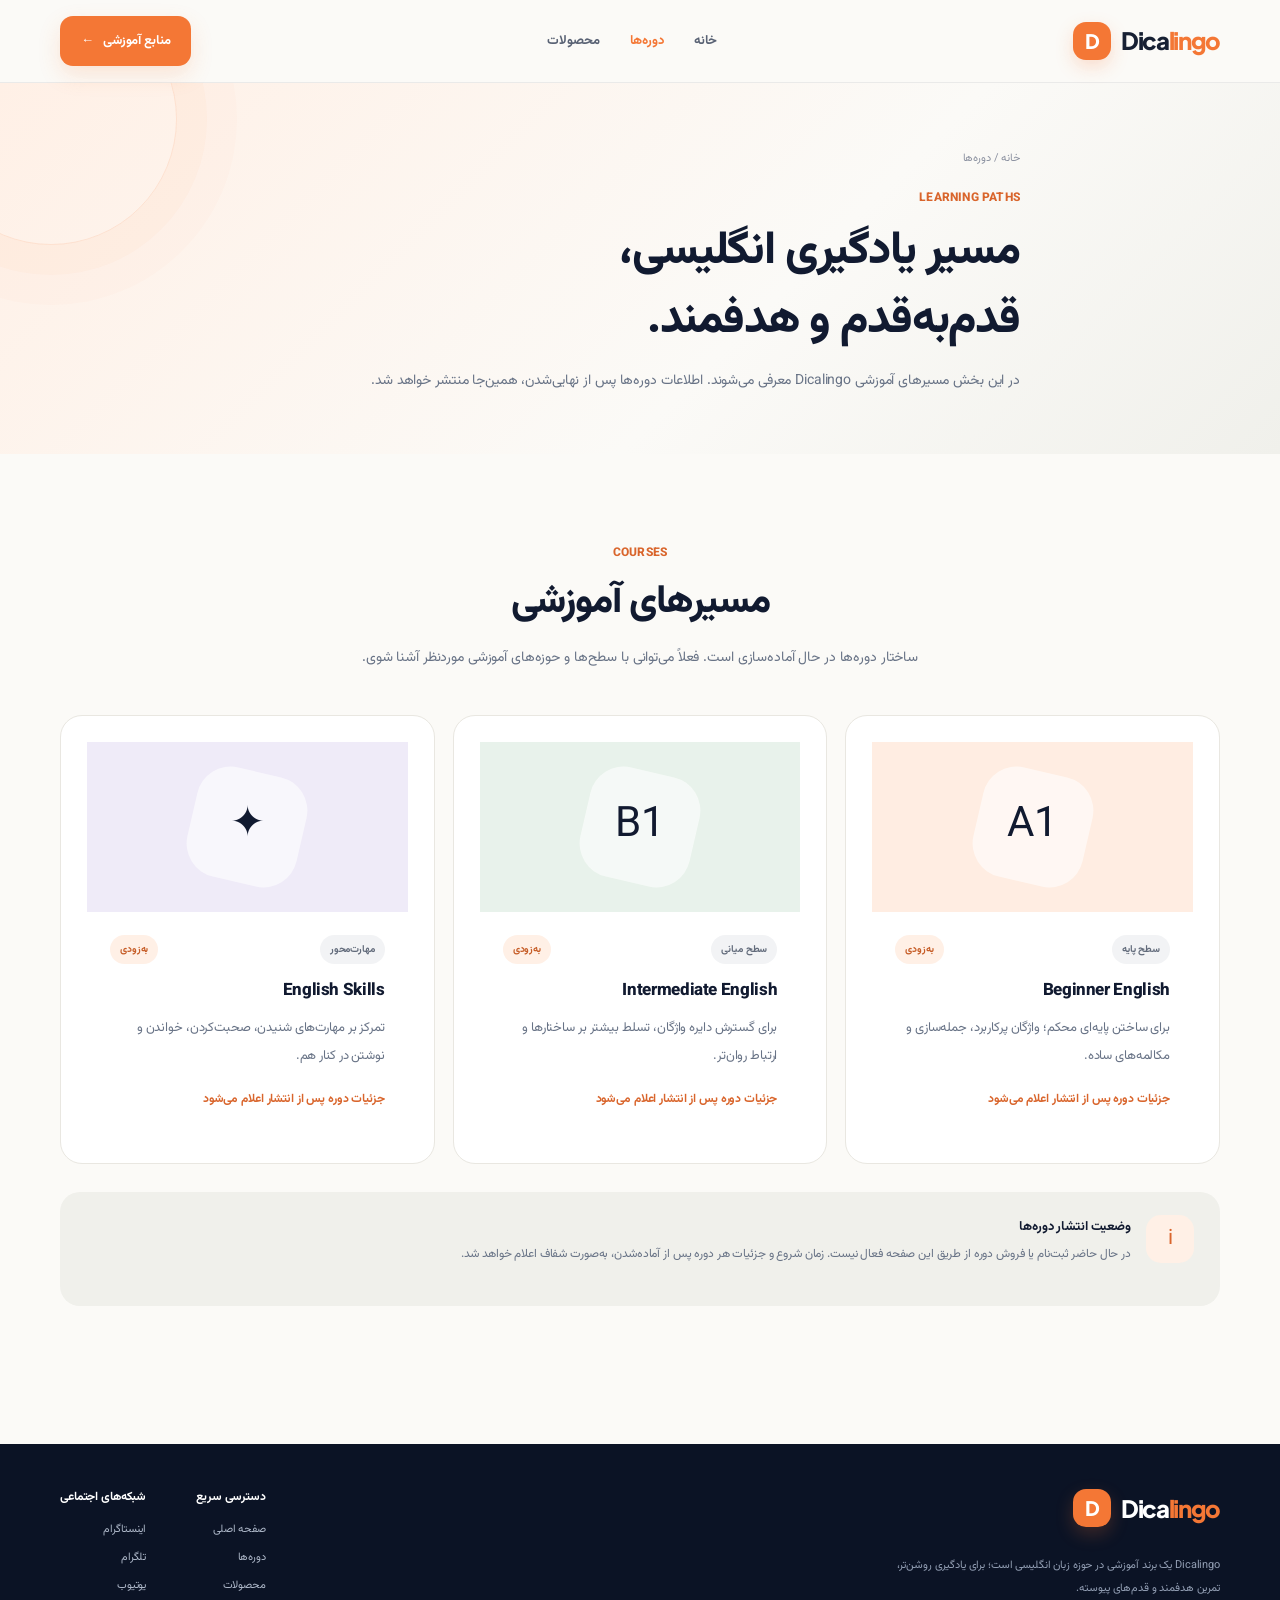
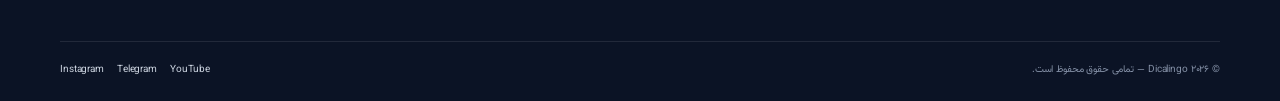
==== commit cc61a43d: "Add files via upload The new" ====
--- a/courses.html
+++ b/courses.html
@@ -23,7 +23,6 @@
    <a href="index.html" >خانه</a>
    <a href="courses.html" aria-current='page'>دوره‌ها</a>
    <a href="products.html" >محصولات</a>
-   <a href="notes.html" >جزوه‌ها</a>
   </nav>
   <div class="header-actions"><a class="btn btn-primary" href="products.html">منابع آموزشی <span aria-hidden="true">←</span></a><button class="menu-toggle" type="button" aria-label="باز کردن منو" aria-expanded="false" aria-controls="main-navigation">☰</button></div>
  </div>
@@ -52,7 +51,7 @@
     <p class="footer-about">Dicalingo یک برند آموزشی در حوزه زبان انگلیسی است؛ برای یادگیری روشن‌تر، تمرین هدفمند و قدم‌های پیوسته.</p>
    </div>
    <div class="footer-links">
-    <div class="footer-col"><h4>دسترسی سریع</h4><a href="index.html">صفحه اصلی</a><a href="courses.html">دوره‌ها</a><a href="products.html">محصولات</a><a href="notes.html">جزوه‌ها</a></div>
+    <div class="footer-col"><h4>دسترسی سریع</h4><a href="index.html">صفحه اصلی</a><a href="courses.html">دوره‌ها</a><a href="products.html">محصولات</a></div>
     <div class="footer-col"><h4>شبکه‌های اجتماعی</h4><a href="https://instagram.com/dicalingo" target="_blank" rel="noopener noreferrer">اینستاگرام</a><a href="https://t.me/dicalingo" target="_blank" rel="noopener noreferrer">تلگرام</a><a href="https://www.youtube.com/@dicalingo" target="_blank" rel="noopener noreferrer">یوتیوب</a></div>
    </div>
   </div>
--- a/styles.css
+++ b/styles.css
@@ -1,4 +1,4 @@
-@import url('https://fonts.googleapis.com/css2?family=Estedad:wght@400;500;600;700;800;900&family=Plus+Jakarta+Sans:wght@400;500;600;700;800&display=swap');
+@import url('https://fonts.googleapis.com/css2?family=Vazirmatn:wght@400;500;600;700;800;900&family=Plus+Jakarta+Sans:wght@400;500;600;700;800&display=swap');
 
 :root{
   --ink:#172033;--navy:#111a30;--navy-2:#1a2947;--orange:#f47735;--orange-2:#ff9b62;
@@ -8,8 +8,8 @@
 }
 *{box-sizing:border-box}
 html{scroll-behavior:smooth;scroll-padding-top:100px}
-body{margin:0;background:var(--paper);color:var(--ink);font-family:"Estedad",sans-serif;line-height:1.9;font-weight:400}
-body,button,input{font-family:"Estedad",sans-serif}
+body{margin:0;background:var(--paper);color:var(--ink);font-family:"Vazirmatn",sans-serif;line-height:1.9;font-weight:400}
+body,button,input{font-family:"Vazirmatn",sans-serif}
 a{color:inherit;text-decoration:none}
 button{cursor:pointer}
 img{max-width:100%;display:block}
@@ -18,7 +18,7 @@
 .skip-link:focus{top:12px}
 .site-header{position:sticky;top:0;z-index:100;background:rgba(251,250,247,.88);backdrop-filter:blur(18px);border-bottom:1px solid rgba(23,32,51,.07)}
 .header-inner{height:82px;display:flex;align-items:center;justify-content:space-between;gap:24px}
-.brand{display:inline-flex;align-items:center;gap:10px;font-family:"Plus Jakarta Sans","Estedad",sans-serif;font-size:24px;font-weight:800;letter-spacing:-1.2px;direction:ltr;white-space:nowrap}
+.brand{display:inline-flex;align-items:center;gap:10px;font-family:"Plus Jakarta Sans","Vazirmatn",sans-serif;font-size:24px;font-weight:800;letter-spacing:-1.2px;direction:ltr;white-space:nowrap}
 .brand-mark{width:38px;height:38px;border-radius:13px;background:var(--orange);display:grid;place-items:center;color:#fff;font-size:20px;font-weight:800;box-shadow:0 7px 18px #f4773538}
 .brand-word span{color:var(--orange)}
 .main-nav{display:flex;align-items:center;gap:30px;color:#596274;font-size:13px;font-weight:600}
@@ -162,3 +162,14 @@
  .resource-side{justify-content:space-between}.footer-top{flex-direction:column}.footer-links{gap:35px}
 }
 @media(prefers-reduced-motion:reduce){html{scroll-behavior:auto}*,*:before,*:after{transition:none!important;animation:none!important}.reveal{opacity:1;transform:none}}
+
+
+/* Typography refinement — calmer, more editorial Persian type */
+body{font-size:15px;letter-spacing:-.12px;-webkit-font-smoothing:antialiased;text-rendering:optimizeLegibility}
+.hero h1,.page-hero h1,.section-title{letter-spacing:-1.15px;font-weight:800}
+.hero-copy,.page-hero p,.section-desc{font-weight:400}
+.main-nav,.btn,.filter-btn,.pill,.card-link{font-weight:700}
+.feature-card h3,.content-card h3{letter-spacing:-.35px}
+.site-header{background:rgba(251,250,247,.94)}
+.brand{letter-spacing:-1.35px}
+@media(max-width:720px){.hero h1{line-height:1.5;letter-spacing:-.8px}.page-hero h1{line-height:1.55}}
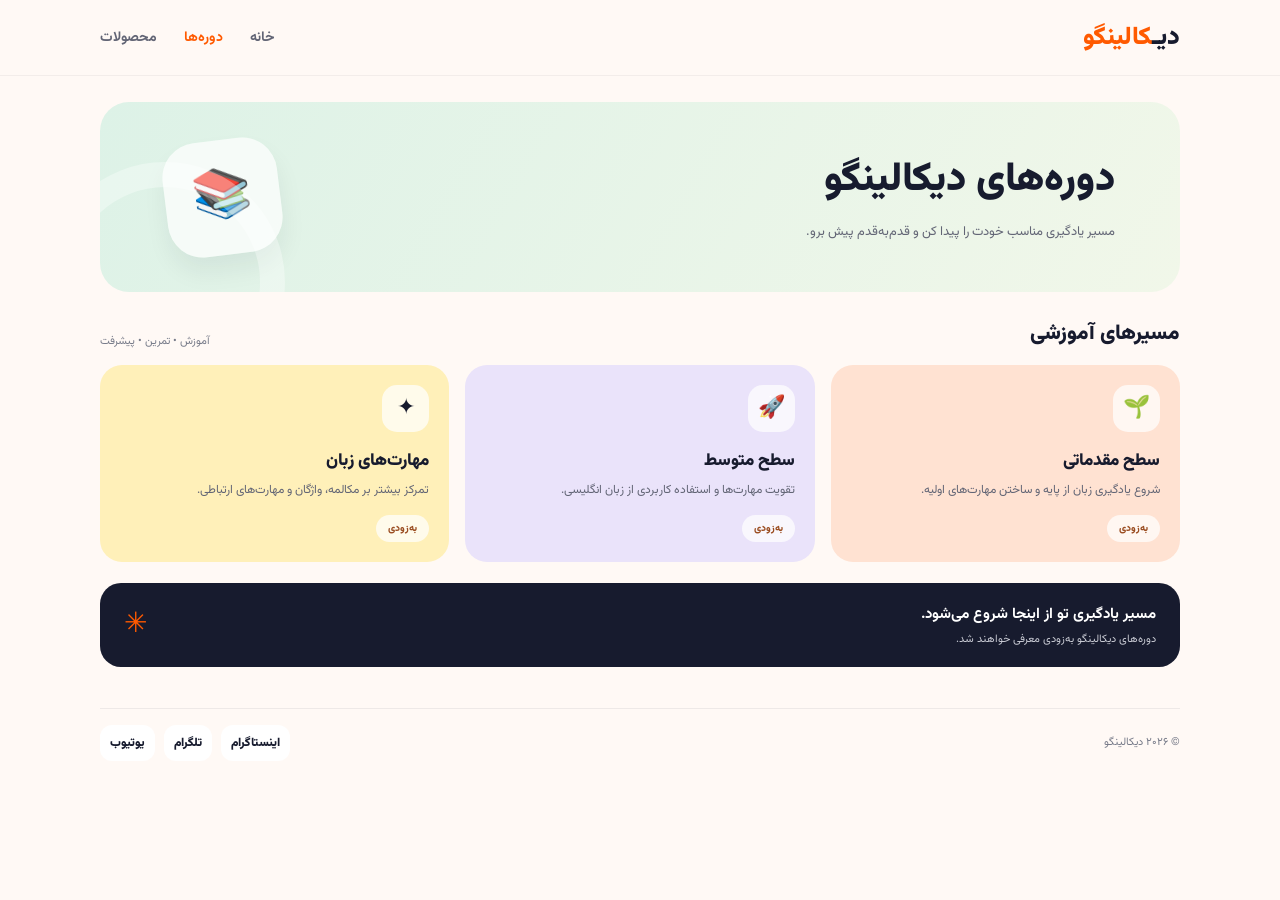
==== commit e8d96590: "Add files via upload Dicalingo" ====
--- a/courses.html
+++ b/courses.html
@@ -1,64 +1,88 @@
 <!DOCTYPE html>
 <html lang="fa" dir="rtl">
 <head>
- <meta charset="UTF-8">
- <meta name="viewport" content="width=device-width, initial-scale=1">
- <meta name="theme-color" content="#111a30">
- <link rel="icon" type="image/jpeg" href="./InShot_20261015_233634057.jpg">
- <link rel="apple-touch-icon" href="./InShot_20261015_233634057.jpg">
- <meta name="description" content="مسیرهای آموزشی زبان انگلیسی Dicalingo؛ دوره‌های پایه، میانی و مهارت‌محور.">
- <meta name="color-scheme" content="light">
- <title>دوره‌های آموزشی | Dicalingo</title>
- <link rel="preconnect" href="https://fonts.googleapis.com">
- <link rel="preconnect" href="https://fonts.gstatic.com" crossorigin>
- <link rel="stylesheet" href="styles.css">
+<meta charset="UTF-8">
+<meta name="viewport" content="width=device-width, initial-scale=1.0">
+<meta name="theme-color" content="#FFF9F5">
+<title>دوره‌ها | Dicalingo</title>
+<meta name="description" content="مسیرهای آموزشی زبان انگلیسی دیکالینگو">
+<link href="https://fonts.googleapis.com/css2?family=Vazirmatn:wght@300;400;500;600;700;800;900&display=swap" rel="stylesheet">
+<style>
+:root{--orange:#FF5A00;--navy:#171B2E;--cream:#FFF9F5;--peach:#FFE2D2;--mint:#DDF2E7;--lavender:#EAE3FA;--yellow:#FFF0B9;--muted:#777B89}
+*{box-sizing:border-box;margin:0;padding:0}
+body{font-family:Vazirmatn,sans-serif;background:var(--cream);color:var(--navy);min-height:100vh}
+a{text-decoration:none;color:inherit;-webkit-tap-highlight-color:transparent}
+.container{width:min(1080px,92%);margin:auto}
+header{height:76px;display:flex;align-items:center;position:sticky;top:0;z-index:20;background:#fff9f5ed;backdrop-filter:blur(14px);border-bottom:1px solid #171b2e0d}
+.nav{display:flex;align-items:center;justify-content:space-between;gap:15px}
+.logo{font-size:25px;font-weight:900;white-space:nowrap}.logo span{color:var(--orange)}
+nav{display:flex;align-items:center;gap:27px;font-size:14px;font-weight:700;color:#626575}
+nav a:hover,nav a.active{color:var(--orange)}
+.page-hero{margin:26px auto 22px;padding:30px 6%;min-height:190px;border-radius:29px;background:linear-gradient(120deg,#DDF2E7,#F1F7E9);display:flex;align-items:center;justify-content:space-between;gap:25px;overflow:hidden;position:relative}
+.page-hero:after{content:"";position:absolute;width:190px;height:190px;border:25px solid #ffffff55;border-radius:50%;left:-55px;bottom:-110px}
+.page-hero h1{font-size:clamp(27px,4vw,40px);font-weight:900}
+.page-hero p{font-size:13px;color:#626575;margin-top:8px;line-height:2}
+.hero-symbol{width:115px;height:115px;flex-shrink:0;border-radius:35px;background:#ffffffb8;display:grid;place-items:center;font-size:48px;transform:rotate(-7deg);box-shadow:0 15px 25px #171b2e10;animation:float 5s ease-in-out infinite}
+.section-heading{display:flex;align-items:end;justify-content:space-between;gap:12px;margin:25px 0 15px}
+.section-heading h2{font-size:21px;font-weight:900}
+.section-heading span{font-size:11px;color:var(--muted)}
+.cards{display:grid;grid-template-columns:repeat(3,minmax(0,1fr));gap:16px}
+.card{border-radius:22px;padding:20px;min-height:195px;display:flex;flex-direction:column;justify-content:space-between;transition:.25s}
+.card:hover{transform:translateY(-4px);box-shadow:0 14px 25px #171b2e10}
+.card:nth-child(1){background:var(--peach)}.card:nth-child(2){background:var(--lavender)}.card:nth-child(3){background:var(--yellow)}
+.card-icon{width:47px;height:47px;border-radius:15px;background:#ffffffb8;display:grid;place-items:center;font-size:22px}
+.card h3{font-size:17px;font-weight:900;margin-top:16px}
+.card p{font-size:12px;color:#626575;line-height:1.9;margin-top:5px}
+.status{align-self:flex-start;margin-top:13px;padding:6px 12px;border-radius:20px;background:#ffffffb8;color:#9a4c20;font-size:10px;font-weight:800}
+.banner{margin:21px 0 23px;padding:19px 24px;border-radius:21px;background:var(--navy);color:white;display:flex;justify-content:space-between;align-items:center;gap:15px}
+.banner strong{font-size:15px}.banner p{font-size:11px;color:#c9cbd4;margin-top:4px}
+.banner-mark{font-size:28px;color:var(--orange)}
+footer{padding:18px 0 23px}
+.footer-inner{display:flex;justify-content:space-between;align-items:center;gap:15px;border-top:1px solid #171b2e12;padding-top:16px}
+.footer-copy{font-size:11px;color:var(--muted)}
+.socials{display:flex;gap:9px}.socials a{width:auto;min-width:36px;height:36px;padding:0 10px;white-space:nowrap;border-radius:12px;background:white;display:grid;place-items:center;font-size:12px;font-weight:900;transition:.2s}
+.socials a:hover{background:var(--orange);color:white}
+@keyframes float{50%{transform:translateY(-8px) rotate(-3deg)}}
+a:focus-visible{outline:3px solid var(--orange);outline-offset:4px}
+@media(max-width:700px){
+ header{height:66px}.logo{font-size:21px}nav{gap:13px;font-size:12px}
+ .page-hero{padding:23px 20px;min-height:150px;border-radius:24px}.hero-symbol{width:85px;height:85px;font-size:37px;border-radius:26px}
+ .page-hero h1{font-size:25px}.page-hero p{font-size:11px}
+ .cards{grid-template-columns:repeat(2,minmax(0,1fr));gap:11px}
+ .card{min-height:175px;padding:15px}.card h3{font-size:15px;margin-top:13px}.card p{font-size:11px}
+ .section-heading h2{font-size:18px}.section-heading span{font-size:10px}
+ .banner{padding:16px 18px}.banner strong{font-size:13px}
+}
+@media(max-width:360px){.container{width:94%}nav{gap:9px;font-size:11px}.logo{font-size:19px}.page-hero{gap:10px;padding:20px 14px}.hero-symbol{width:70px;height:70px;font-size:30px}.card{padding:12px}}
+@media(prefers-reduced-motion:reduce){*,*:before,*:after{animation:none!important;transition:none!important}}
+</style>
 </head>
 <body>
-
-<a class="skip-link" href="#main">رفتن به محتوای اصلی</a>
-<header class="site-header">
- <div class="container header-inner">
-  <a class="brand" href="index.html" aria-label="Dicalingo، صفحه اصلی"><span class="brand-mark">D</span><span class="brand-word">Dica<span>lingo</span></span></a>
-  <nav class="main-nav" id="main-navigation" aria-label="منوی اصلی">
-   <a href="index.html" >خانه</a>
-   <a href="courses.html" aria-current='page'>دوره‌ها</a>
-   <a href="products.html" >محصولات</a>
-  </nav>
-  <div class="header-actions"><a class="btn btn-primary" href="products.html">منابع آموزشی <span aria-hidden="true">←</span></a><button class="menu-toggle" type="button" aria-label="باز کردن منو" aria-expanded="false" aria-controls="main-navigation">☰</button></div>
- </div>
-</header>
-
-<main id="main">
-
-<section class="page-hero"><div class="container page-hero-inner"><div class="breadcrumb"><a href="index.html">خانه</a> / دوره‌ها</div><div class="kicker">LEARNING PATHS</div><h1>مسیر یادگیری انگلیسی،<br>قدم‌به‌قدم و هدفمند.</h1><p>در این بخش مسیرهای آموزشی Dicalingo معرفی می‌شوند. اطلاعات دوره‌ها پس از نهایی‌شدن، همین‌جا منتشر خواهد شد.</p></div></section>
-<section class="section"><div class="container">
- <div class="section-head reveal"><div class="kicker">COURSES</div><h2 class="section-title">مسیرهای آموزشی</h2><p class="section-desc">ساختار دوره‌ها در حال آماده‌سازی است. فعلاً می‌توانی با سطح‌ها و حوزه‌های آموزشی موردنظر آشنا شوی.</p></div>
- <div class="grid-3">
-  <article class="content-card reveal"><div class="product-art peach"><div class="product-symbol">A1</div></div><div class="product-body"><div class="product-meta"><span class="pill">سطح پایه</span><span class="pill soon">به‌زودی</span></div><h3>Beginner English</h3><p>برای ساختن پایه‌ای محکم؛ واژگان پرکاربرد، جمله‌سازی و مکالمه‌های ساده.</p><span class="card-link">جزئیات دوره پس از انتشار اعلام می‌شود</span></div></article>
-  <article class="content-card reveal"><div class="product-art mint"><div class="product-symbol">B1</div></div><div class="product-body"><div class="product-meta"><span class="pill">سطح میانی</span><span class="pill soon">به‌زودی</span></div><h3>Intermediate English</h3><p>برای گسترش دایره واژگان، تسلط بیشتر بر ساختارها و ارتباط روان‌تر.</p><span class="card-link">جزئیات دوره پس از انتشار اعلام می‌شود</span></div></article>
-  <article class="content-card reveal"><div class="product-art lilac"><div class="product-symbol">✦</div></div><div class="product-body"><div class="product-meta"><span class="pill">مهارت‌محور</span><span class="pill soon">به‌زودی</span></div><h3>English Skills</h3><p>تمرکز بر مهارت‌های شنیدن، صحبت‌کردن، خواندن و نوشتن در کنار هم.</p><span class="card-link">جزئیات دوره پس از انتشار اعلام می‌شود</span></div></article>
- </div>
- <div class="info-panel reveal"><div class="feature-icon">i</div><div><strong>وضعیت انتشار دوره‌ها</strong><p>در حال حاضر ثبت‌نام یا فروش دوره از طریق این صفحه فعال نیست. زمان شروع و جزئیات هر دوره پس از آماده‌شدن، به‌صورت شفاف اعلام خواهد شد.</p></div></div>
-</div></section>
-
+<header><div class="container nav">
+<a class="logo" href="index.html">دیـ<span>کالینگو</span></a>
+<nav aria-label="منوی اصلی">
+<a href="index.html">خانه</a><a class="active" href="courses.html">دوره‌ها</a><a href="products.html">محصولات</a>
+</nav>
+</div></header>
+<main class="container">
+<section class="page-hero">
+<div><h1>دوره‌های دیکالینگو</h1><p>مسیر یادگیری مناسب خودت را پیدا کن و قدم‌به‌قدم پیش برو.</p></div>
+<div class="hero-symbol" aria-hidden="true">📚</div>
+</section>
+<div class="section-heading"><h2>مسیرهای آموزشی</h2><span>آموزش • تمرین • پیشرفت</span></div>
+<section class="cards">
+<article class="card"><div><div class="card-icon">🌱</div><h3>سطح مقدماتی</h3><p>شروع یادگیری زبان از پایه و ساختن مهارت‌های اولیه.</p></div><span class="status">به‌زودی</span></article>
+<article class="card"><div><div class="card-icon">🚀</div><h3>سطح متوسط</h3><p>تقویت مهارت‌ها و استفاده کاربردی از زبان انگلیسی.</p></div><span class="status">به‌زودی</span></article>
+<article class="card"><div><div class="card-icon">✦</div><h3>مهارت‌های زبان</h3><p>تمرکز بیشتر بر مکالمه، واژگان و مهارت‌های ارتباطی.</p></div><span class="status">به‌زودی</span></article>
+</section>
+<section class="banner"><div><strong>مسیر یادگیری تو از اینجا شروع می‌شود.</strong><p>دوره‌های دیکالینگو به‌زودی معرفی خواهند شد.</p></div><div class="banner-mark">✳</div></section>
 </main>
-
-<footer class="site-footer">
- <div class="container">
-  <div class="footer-top">
-   <div>
-    <a class="brand footer-brand" href="index.html"><span class="brand-mark">D</span><span class="brand-word">Dica<span>lingo</span></span></a>
-    <p class="footer-about">Dicalingo یک برند آموزشی در حوزه زبان انگلیسی است؛ برای یادگیری روشن‌تر، تمرین هدفمند و قدم‌های پیوسته.</p>
-   </div>
-   <div class="footer-links">
-    <div class="footer-col"><h4>دسترسی سریع</h4><a href="index.html">صفحه اصلی</a><a href="courses.html">دوره‌ها</a><a href="products.html">محصولات</a></div>
-    <div class="footer-col"><h4>شبکه‌های اجتماعی</h4><a href="https://instagram.com/dicalingo" target="_blank" rel="noopener noreferrer">اینستاگرام</a><a href="https://t.me/dicalingo" target="_blank" rel="noopener noreferrer">تلگرام</a><a href="https://www.youtube.com/@dicalingo" target="_blank" rel="noopener noreferrer">یوتیوب</a></div>
-   </div>
-  </div>
-  <div class="footer-bottom"><span>© ۲۰۲۶ Dicalingo — تمامی حقوق محفوظ است.</span><span class="socials"><a href="https://instagram.com/dicalingo" target="_blank" rel="noopener noreferrer">Instagram</a><a href="https://t.me/dicalingo" target="_blank" rel="noopener noreferrer">Telegram</a><a href="https://www.youtube.com/@dicalingo" target="_blank" rel="noopener noreferrer">YouTube</a></span></div>
- </div>
-</footer>
-
-<script src="script.js" defer></script>
+<footer><div class="container footer-inner">
+<div class="footer-copy">© ۲۰۲۶ دیکالینگو</div>
+<div class="socials">
+<a href="https://instagram.com/dicalingo" target="_blank" rel="noopener noreferrer" aria-label="اینستاگرام">اینستاگرام</a>
+<a href="https://t.me/dicalingo" target="_blank" rel="noopener noreferrer" aria-label="تلگرام">تلگرام</a>
+<a href="https://www.youtube.com/@dicalingo" target="_blank" rel="noopener noreferrer" aria-label="یوتیوب">یوتیوب</a>
+</div></div></footer>
 </body>
-</html>
+</html>
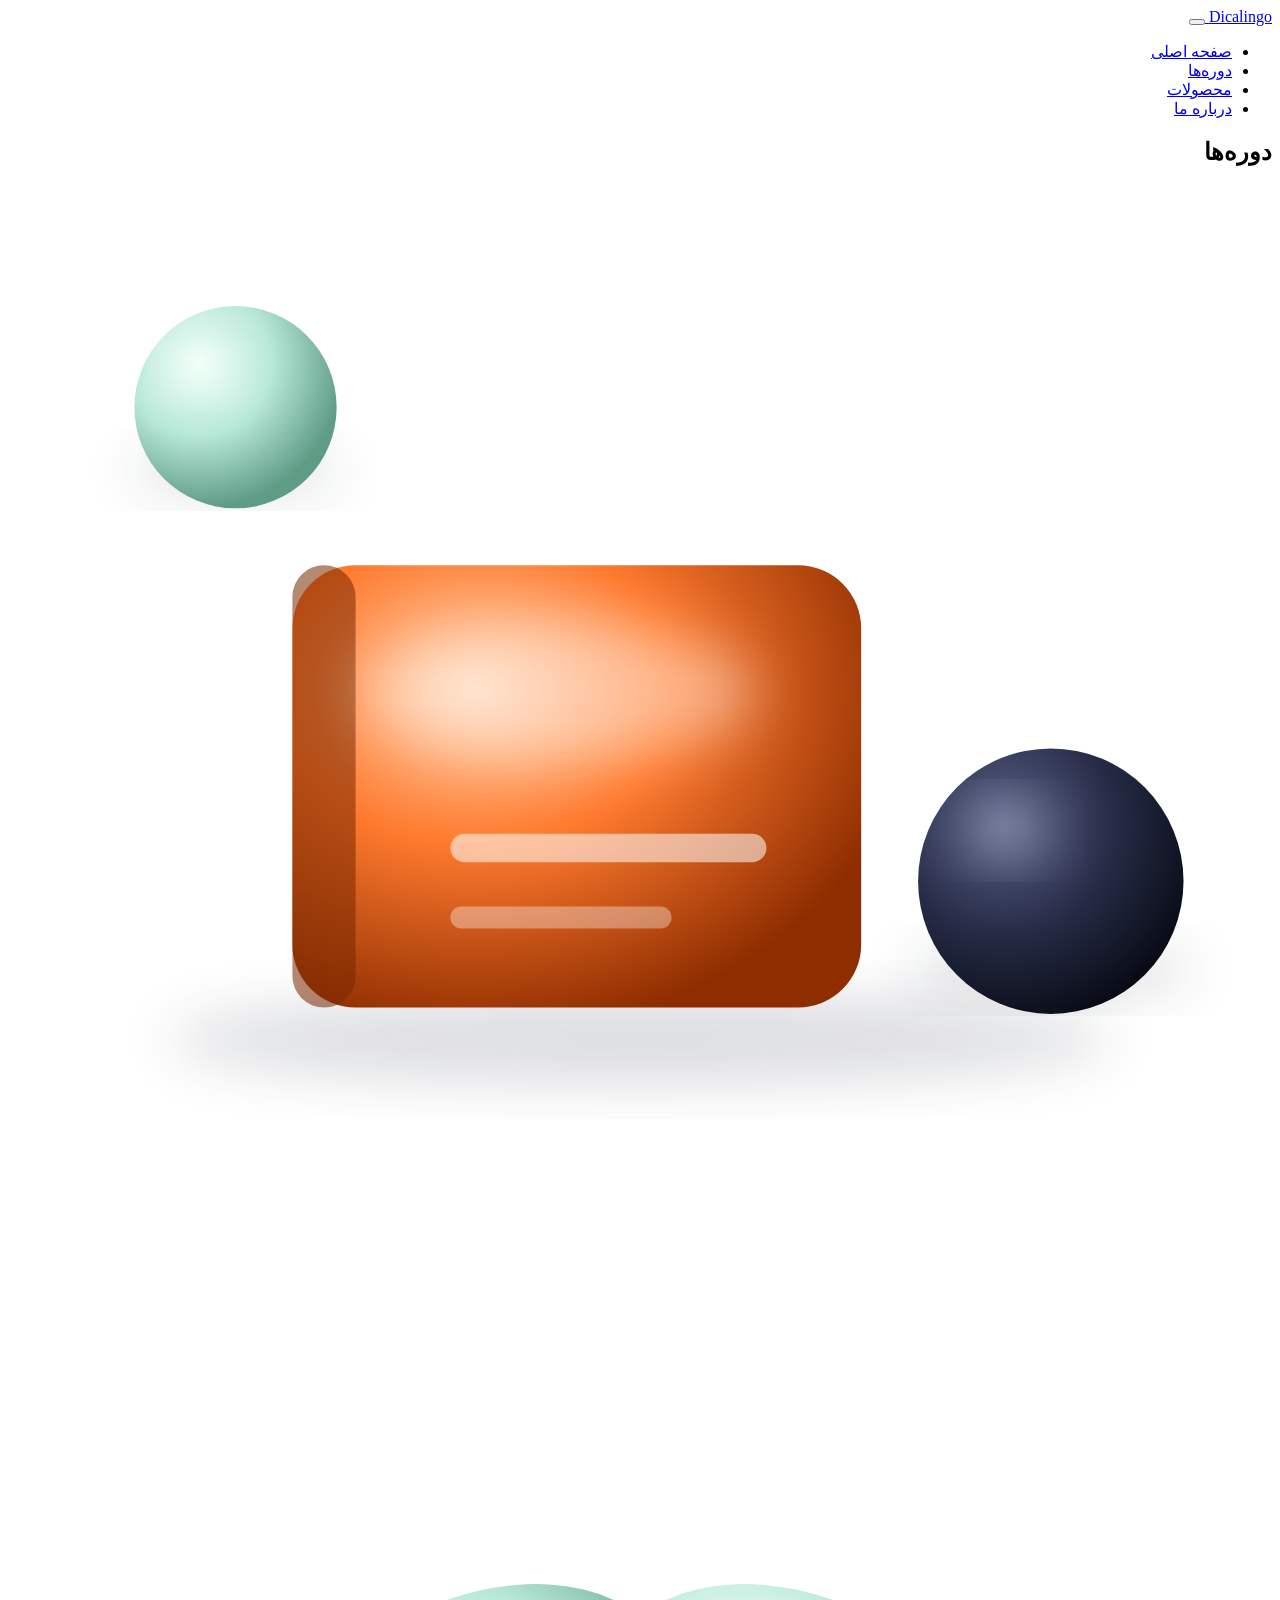
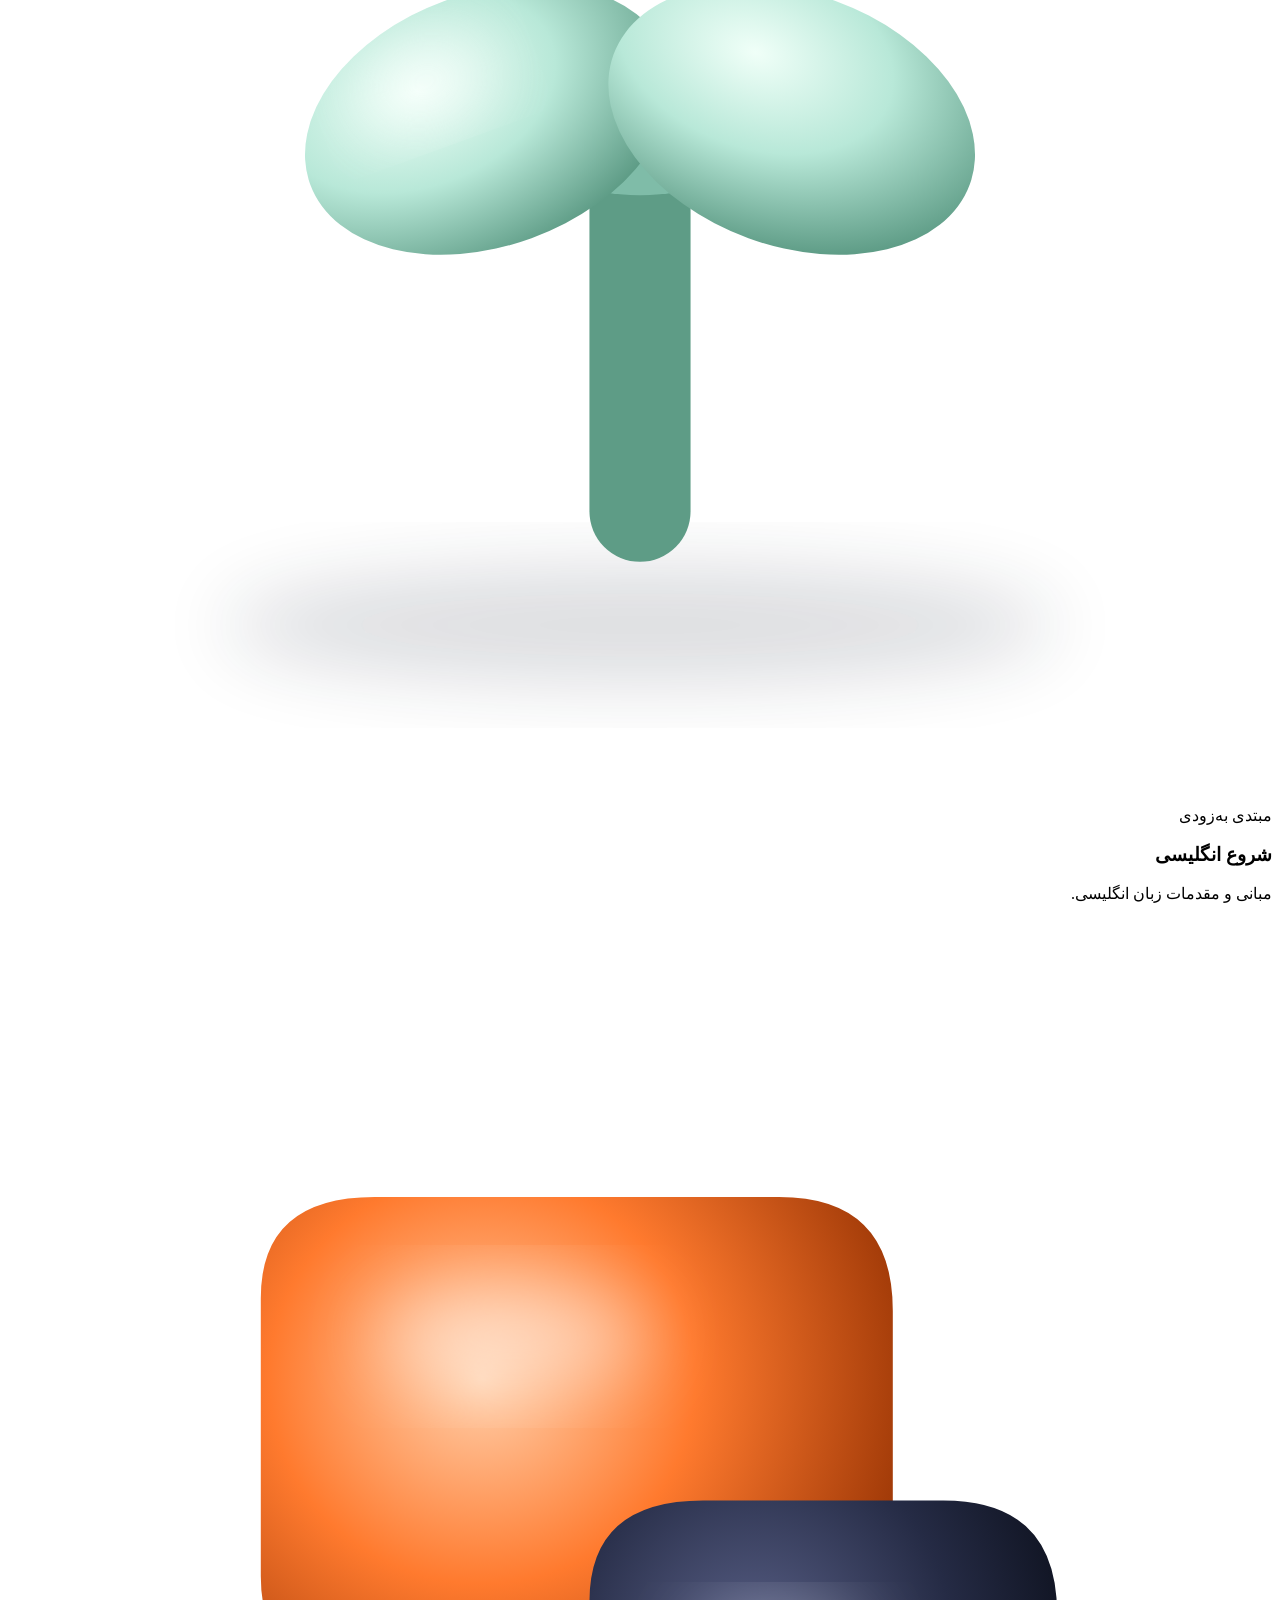
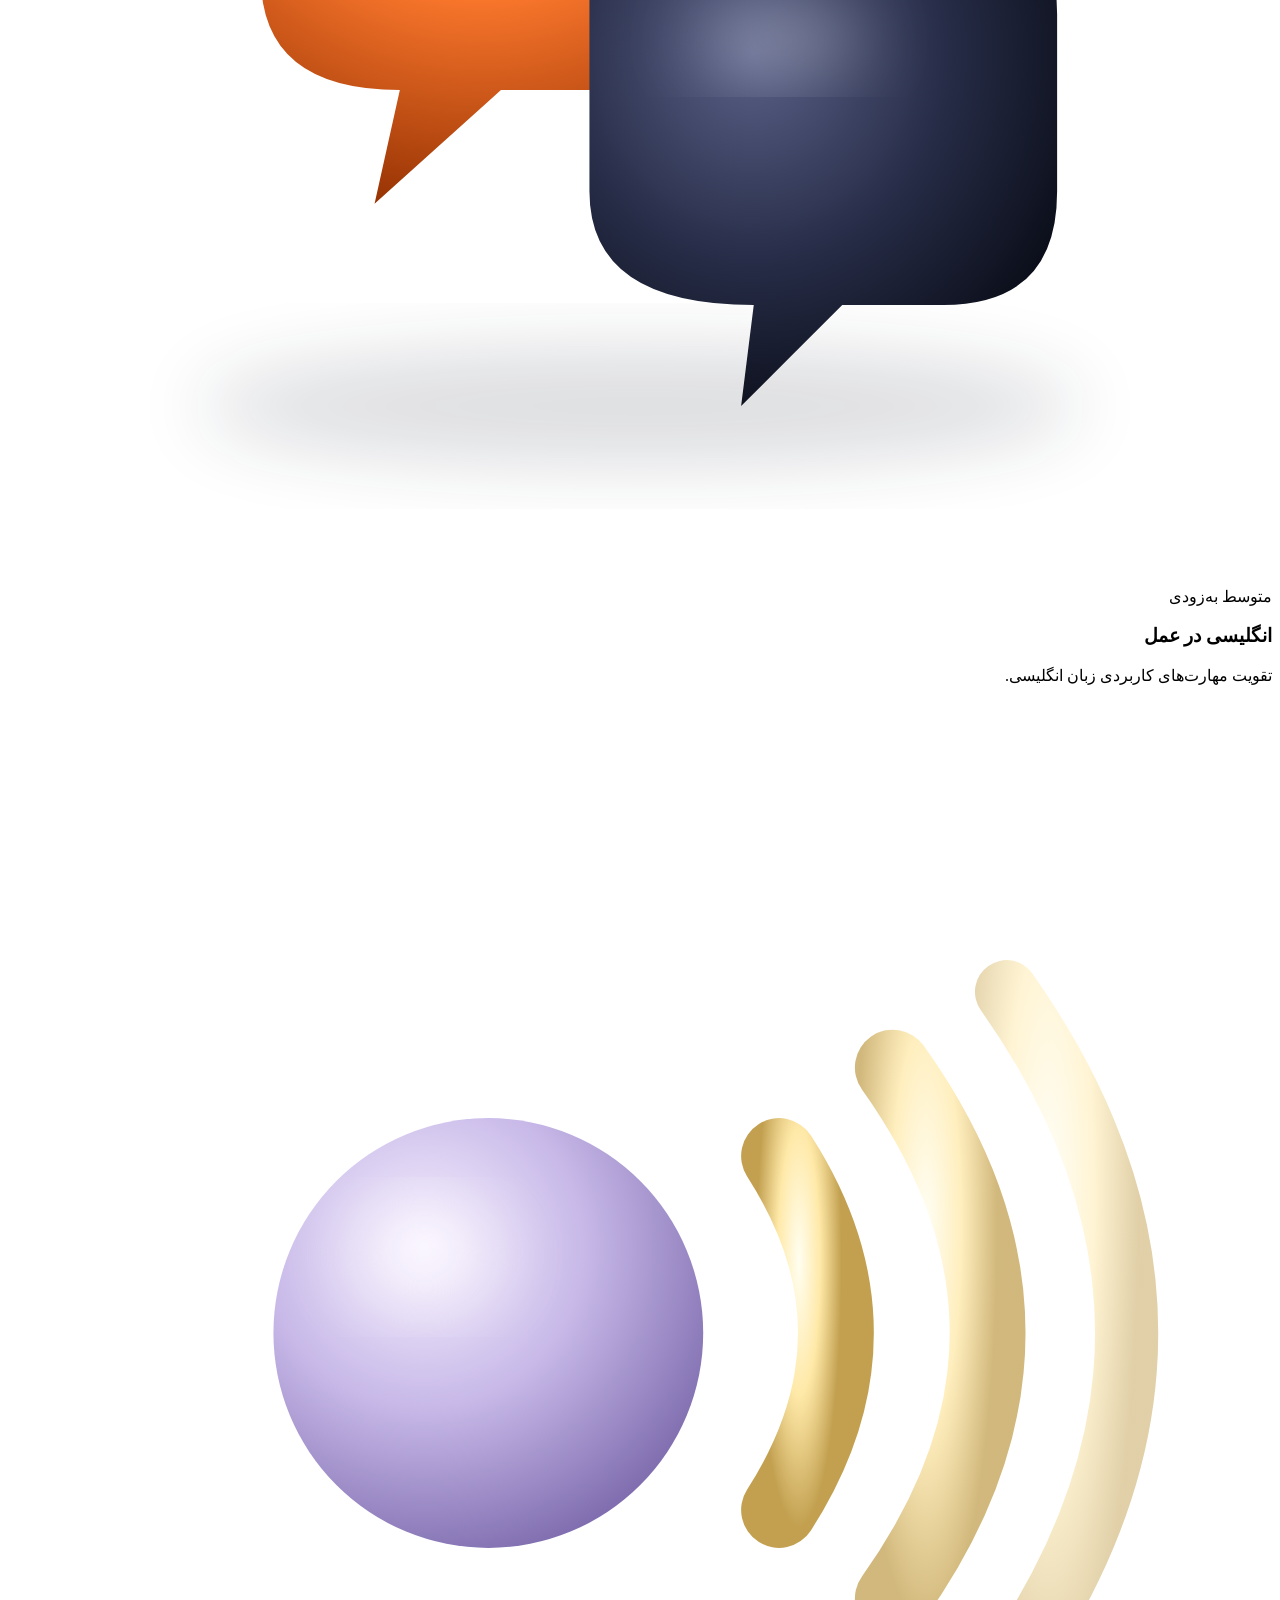
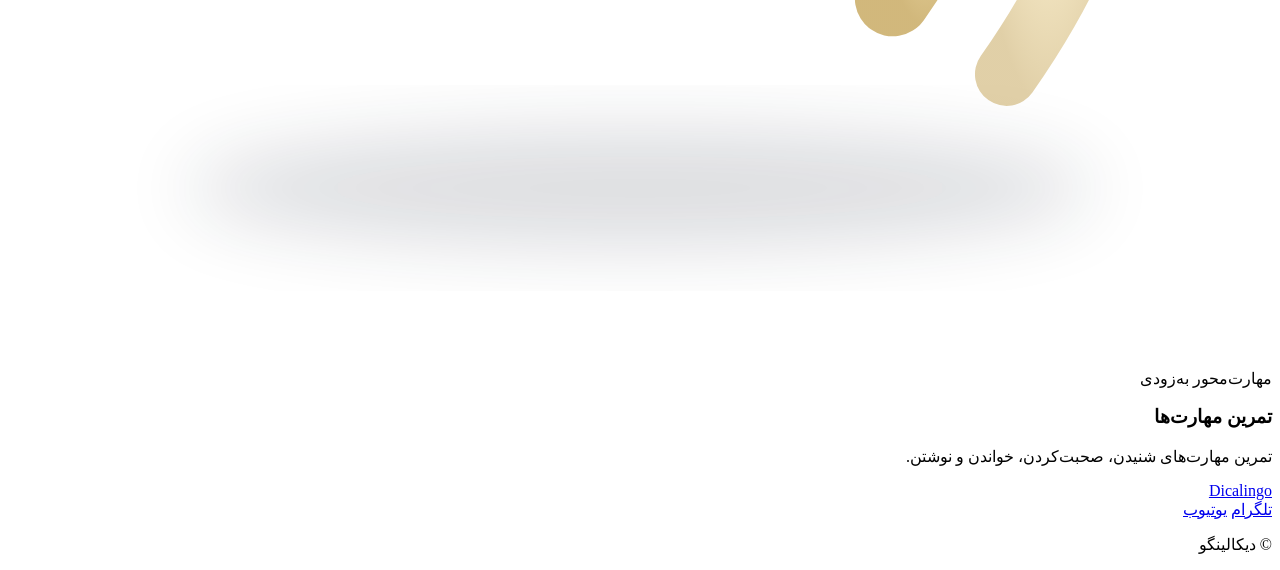
==== commit 821191b5: "Update courses.html" ====
--- a/courses.html
+++ b/courses.html
@@ -1,88 +1,207 @@
 <!DOCTYPE html>
 <html lang="fa" dir="rtl">
 <head>
-<meta charset="UTF-8">
-<meta name="viewport" content="width=device-width, initial-scale=1.0">
-<meta name="theme-color" content="#FFF9F5">
-<title>دوره‌ها | Dicalingo</title>
-<meta name="description" content="مسیرهای آموزشی زبان انگلیسی دیکالینگو">
-<link href="https://fonts.googleapis.com/css2?family=Vazirmatn:wght@300;400;500;600;700;800;900&display=swap" rel="stylesheet">
-<style>
-:root{--orange:#FF5A00;--navy:#171B2E;--cream:#FFF9F5;--peach:#FFE2D2;--mint:#DDF2E7;--lavender:#EAE3FA;--yellow:#FFF0B9;--muted:#777B89}
-*{box-sizing:border-box;margin:0;padding:0}
-body{font-family:Vazirmatn,sans-serif;background:var(--cream);color:var(--navy);min-height:100vh}
-a{text-decoration:none;color:inherit;-webkit-tap-highlight-color:transparent}
-.container{width:min(1080px,92%);margin:auto}
-header{height:76px;display:flex;align-items:center;position:sticky;top:0;z-index:20;background:#fff9f5ed;backdrop-filter:blur(14px);border-bottom:1px solid #171b2e0d}
-.nav{display:flex;align-items:center;justify-content:space-between;gap:15px}
-.logo{font-size:25px;font-weight:900;white-space:nowrap}.logo span{color:var(--orange)}
-nav{display:flex;align-items:center;gap:27px;font-size:14px;font-weight:700;color:#626575}
-nav a:hover,nav a.active{color:var(--orange)}
-.page-hero{margin:26px auto 22px;padding:30px 6%;min-height:190px;border-radius:29px;background:linear-gradient(120deg,#DDF2E7,#F1F7E9);display:flex;align-items:center;justify-content:space-between;gap:25px;overflow:hidden;position:relative}
-.page-hero:after{content:"";position:absolute;width:190px;height:190px;border:25px solid #ffffff55;border-radius:50%;left:-55px;bottom:-110px}
-.page-hero h1{font-size:clamp(27px,4vw,40px);font-weight:900}
-.page-hero p{font-size:13px;color:#626575;margin-top:8px;line-height:2}
-.hero-symbol{width:115px;height:115px;flex-shrink:0;border-radius:35px;background:#ffffffb8;display:grid;place-items:center;font-size:48px;transform:rotate(-7deg);box-shadow:0 15px 25px #171b2e10;animation:float 5s ease-in-out infinite}
-.section-heading{display:flex;align-items:end;justify-content:space-between;gap:12px;margin:25px 0 15px}
-.section-heading h2{font-size:21px;font-weight:900}
-.section-heading span{font-size:11px;color:var(--muted)}
-.cards{display:grid;grid-template-columns:repeat(3,minmax(0,1fr));gap:16px}
-.card{border-radius:22px;padding:20px;min-height:195px;display:flex;flex-direction:column;justify-content:space-between;transition:.25s}
-.card:hover{transform:translateY(-4px);box-shadow:0 14px 25px #171b2e10}
-.card:nth-child(1){background:var(--peach)}.card:nth-child(2){background:var(--lavender)}.card:nth-child(3){background:var(--yellow)}
-.card-icon{width:47px;height:47px;border-radius:15px;background:#ffffffb8;display:grid;place-items:center;font-size:22px}
-.card h3{font-size:17px;font-weight:900;margin-top:16px}
-.card p{font-size:12px;color:#626575;line-height:1.9;margin-top:5px}
-.status{align-self:flex-start;margin-top:13px;padding:6px 12px;border-radius:20px;background:#ffffffb8;color:#9a4c20;font-size:10px;font-weight:800}
-.banner{margin:21px 0 23px;padding:19px 24px;border-radius:21px;background:var(--navy);color:white;display:flex;justify-content:space-between;align-items:center;gap:15px}
-.banner strong{font-size:15px}.banner p{font-size:11px;color:#c9cbd4;margin-top:4px}
-.banner-mark{font-size:28px;color:var(--orange)}
-footer{padding:18px 0 23px}
-.footer-inner{display:flex;justify-content:space-between;align-items:center;gap:15px;border-top:1px solid #171b2e12;padding-top:16px}
-.footer-copy{font-size:11px;color:var(--muted)}
-.socials{display:flex;gap:9px}.socials a{width:auto;min-width:36px;height:36px;padding:0 10px;white-space:nowrap;border-radius:12px;background:white;display:grid;place-items:center;font-size:12px;font-weight:900;transition:.2s}
-.socials a:hover{background:var(--orange);color:white}
-@keyframes float{50%{transform:translateY(-8px) rotate(-3deg)}}
-a:focus-visible{outline:3px solid var(--orange);outline-offset:4px}
-@media(max-width:700px){
- header{height:66px}.logo{font-size:21px}nav{gap:13px;font-size:12px}
- .page-hero{padding:23px 20px;min-height:150px;border-radius:24px}.hero-symbol{width:85px;height:85px;font-size:37px;border-radius:26px}
- .page-hero h1{font-size:25px}.page-hero p{font-size:11px}
- .cards{grid-template-columns:repeat(2,minmax(0,1fr));gap:11px}
- .card{min-height:175px;padding:15px}.card h3{font-size:15px;margin-top:13px}.card p{font-size:11px}
- .section-heading h2{font-size:18px}.section-heading span{font-size:10px}
- .banner{padding:16px 18px}.banner strong{font-size:13px}
-}
-@media(max-width:360px){.container{width:94%}nav{gap:9px;font-size:11px}.logo{font-size:19px}.page-hero{gap:10px;padding:20px 14px}.hero-symbol{width:70px;height:70px;font-size:30px}.card{padding:12px}}
-@media(prefers-reduced-motion:reduce){*,*:before,*:after{animation:none!important;transition:none!important}}
-</style>
+  <meta charset="UTF-8" />
+  <meta name="viewport" content="width=device-width, initial-scale=1.0" />
+  <title>دوره‌ها | دیکالینگو</title>
+  <meta name="description" content="دوره‌های آموزشی دیکالینگو." />
+  <meta name="theme-color" content="#FFF9F5" />
+
+  <!-- پروفایل سایت -->
+  <link rel="icon" type="image/jpeg" href="assets/images/InShot_20261015_233634057.jpg" />
+  <link rel="apple-touch-icon" href="assets/images/InShot_20261015_233634057.jpg" />
+  <meta property="og:image" content="assets/images/InShot_20261015_233634057.jpg" />
+  <meta property="og:image:alt" content="دیکالینگو" />
+  <meta name="twitter:card" content="summary" />
+  <meta name="twitter:image" content="assets/images/InShot_20261015_233634057.jpg" />
+
+  <link rel="preconnect" href="https://fonts.googleapis.com" />
+  <link rel="preconnect" href="https://fonts.gstatic.com" crossorigin />
+  <link href="https://fonts.googleapis.com/css2?family=Vazirmatn:wght@300;400;500;600;700;800&display=swap" rel="stylesheet" />
+  <link rel="stylesheet" href="assets/css/style.css" />
 </head>
 <body>
-<header><div class="container nav">
-<a class="logo" href="index.html">دیـ<span>کالینگو</span></a>
-<nav aria-label="منوی اصلی">
-<a href="index.html">خانه</a><a class="active" href="courses.html">دوره‌ها</a><a href="products.html">محصولات</a>
-</nav>
-</div></header>
-<main class="container">
-<section class="page-hero">
-<div><h1>دوره‌های دیکالینگو</h1><p>مسیر یادگیری مناسب خودت را پیدا کن و قدم‌به‌قدم پیش برو.</p></div>
-<div class="hero-symbol" aria-hidden="true">📚</div>
-</section>
-<div class="section-heading"><h2>مسیرهای آموزشی</h2><span>آموزش • تمرین • پیشرفت</span></div>
-<section class="cards">
-<article class="card"><div><div class="card-icon">🌱</div><h3>سطح مقدماتی</h3><p>شروع یادگیری زبان از پایه و ساختن مهارت‌های اولیه.</p></div><span class="status">به‌زودی</span></article>
-<article class="card"><div><div class="card-icon">🚀</div><h3>سطح متوسط</h3><p>تقویت مهارت‌ها و استفاده کاربردی از زبان انگلیسی.</p></div><span class="status">به‌زودی</span></article>
-<article class="card"><div><div class="card-icon">✦</div><h3>مهارت‌های زبان</h3><p>تمرکز بیشتر بر مکالمه، واژگان و مهارت‌های ارتباطی.</p></div><span class="status">به‌زودی</span></article>
-</section>
-<section class="banner"><div><strong>مسیر یادگیری تو از اینجا شروع می‌شود.</strong><p>دوره‌های دیکالینگو به‌زودی معرفی خواهند شد.</p></div><div class="banner-mark">✳</div></section>
-</main>
-<footer><div class="container footer-inner">
-<div class="footer-copy">© ۲۰۲۶ دیکالینگو</div>
-<div class="socials">
-<a href="https://instagram.com/dicalingo" target="_blank" rel="noopener noreferrer" aria-label="اینستاگرام">اینستاگرام</a>
-<a href="https://t.me/dicalingo" target="_blank" rel="noopener noreferrer" aria-label="تلگرام">تلگرام</a>
-<a href="https://www.youtube.com/@dicalingo" target="_blank" rel="noopener noreferrer" aria-label="یوتیوب">یوتیوب</a>
-</div></div></footer>
+  <header class="site-header">
+    <div class="header-inner">
+      <a href="index.html" class="logo" aria-label="دیکالینگو - صفحه اصلی">
+        <span class="logo-mark" aria-hidden="true"></span>
+        <span class="logo-text">Dicalingo</span>
+      </a>
+      <button class="menu-toggle" aria-label="منو" aria-expanded="false" aria-controls="site-nav">
+        <span></span><span></span><span></span>
+      </button>
+      <nav class="site-nav" id="site-nav" aria-label="منوی اصلی">
+        <ul class="nav-list">
+          <li><a href="index.html" class="nav-link">صفحه اصلی</a></li>
+          <li><a href="courses.html" class="nav-link active">دوره‌ها</a></li>
+          <li><a href="products.html" class="nav-link">محصولات</a></li>
+          <li><a href="index.html#about" class="nav-link">درباره ما</a></li>
+        </ul>
+      </nav>
+    </div>
+  </header>
+
+  <main>
+    <section class="page-head">
+      <h1 class="page-title">دوره‌ها</h1>
+      <div class="page-art" aria-hidden="true">
+        <svg viewBox="0 0 400 300" xmlns="http://www.w3.org/2000/svg">
+          <defs>
+            <radialGradient id="cO" cx="32%" cy="28%" r="78%">
+              <stop offset="0%" stop-color="#FFD0AC"/>
+              <stop offset="45%" stop-color="#FF7A2E"/>
+              <stop offset="100%" stop-color="#8E2D00"/>
+            </radialGradient>
+            <radialGradient id="cN" cx="32%" cy="28%" r="78%">
+              <stop offset="0%" stop-color="#5A6188"/>
+              <stop offset="55%" stop-color="#252B45"/>
+              <stop offset="100%" stop-color="#080B15"/>
+            </radialGradient>
+            <radialGradient id="cM" cx="32%" cy="28%" r="72%">
+              <stop offset="0%" stop-color="#F0FFF8"/>
+              <stop offset="50%" stop-color="#B8E8D8"/>
+              <stop offset="100%" stop-color="#5E9C86"/>
+            </radialGradient>
+            <filter id="cSh" x="-40%" y="-40%" width="180%" height="180%"><feGaussianBlur stdDeviation="9"/></filter>
+          </defs>
+          <ellipse cx="200" cy="270" rx="150" ry="14" fill="#171B2E" opacity="0.15" filter="url(#cSh)"/>
+
+          <g class="float-slow">
+            <rect x="90" y="120" width="180" height="140" rx="20" fill="url(#cO)"/>
+            <rect x="90" y="120" width="20" height="140" rx="10" fill="#7A2800" opacity="0.55"/>
+            <ellipse cx="175" cy="160" rx="62" ry="22" fill="#FFFFFF" opacity="0.42" filter="url(#cSh)"/>
+            <rect x="140" y="205" width="100" height="9" rx="4.5" fill="#FFFFFF" opacity="0.55"/>
+            <rect x="140" y="228" width="70" height="7" rx="3.5" fill="#FFFFFF" opacity="0.35"/>
+          </g>
+
+          <g class="float-medium">
+            <ellipse cx="330" cy="248" rx="46" ry="8" fill="#171B2E" opacity="0.15" filter="url(#cSh)"/>
+            <circle cx="330" cy="220" r="42" fill="url(#cN)"/>
+            <ellipse cx="316" cy="204" rx="14" ry="9" fill="#FFFFFF" opacity="0.3" filter="url(#cSh)"/>
+          </g>
+
+          <g class="float-fast">
+            <ellipse cx="72" cy="90" rx="34" ry="7" fill="#171B2E" opacity="0.15" filter="url(#cSh)"/>
+            <circle cx="72" cy="70" r="32" fill="url(#cM)"/>
+            <ellipse cx="62" cy="60" rx="10" ry="6" fill="#FFFFFF" opacity="0.5" filter="url(#cSh)"/>
+          </g>
+        </svg>
+      </div>
+    </section>
+
+    <section class="cards" aria-label="فهرست دوره‌ها">
+      <article class="card">
+        <div class="card-art">
+          <svg viewBox="0 0 200 200" xmlns="http://www.w3.org/2000/svg" aria-hidden="true">
+            <defs>
+              <radialGradient id="crs1" cx="35%" cy="30%" r="75%">
+                <stop offset="0%" stop-color="#F0FFF8"/>
+                <stop offset="50%" stop-color="#B8E8D8"/>
+                <stop offset="100%" stop-color="#5E9C86"/>
+              </radialGradient>
+              <filter id="crs1Sh" x="-40%" y="-40%" width="180%" height="180%"><feGaussianBlur stdDeviation="6"/></filter>
+            </defs>
+            <ellipse cx="100" cy="172" rx="66" ry="9" fill="#171B2E" opacity="0.15" filter="url(#crs1Sh)"/>
+            <rect x="92" y="96" width="16" height="66" rx="8" fill="#5E9C86"/>
+            <ellipse cx="100" cy="96" rx="16" ry="8" fill="#7FBCA8"/>
+            <ellipse cx="76" cy="92" rx="30" ry="20" fill="url(#crs1)" transform="rotate(-20 76 92)"/>
+            <ellipse cx="124" cy="92" rx="30" ry="20" fill="url(#crs1)" transform="rotate(20 124 92)"/>
+            <ellipse cx="66" cy="86" rx="10" ry="6" fill="#FFFFFF" opacity="0.55" transform="rotate(-20 66 86)" filter="url(#crs1Sh)"/>
+          </svg>
+        </div>
+        <div class="card-body">
+          <div class="card-meta">
+            <span class="badge level">مبتدی</span>
+            <span class="badge status">به‌زودی</span>
+          </div>
+          <h3 class="card-title">شروع انگلیسی</h3>
+          <p class="card-desc">مبانی و مقدمات زبان انگلیسی.</p>
+        </div>
+      </article>
+
+      <article class="card">
+        <div class="card-art">
+          <svg viewBox="0 0 200 200" xmlns="http://www.w3.org/2000/svg" aria-hidden="true">
+            <defs>
+              <radialGradient id="crs2" cx="35%" cy="30%" r="75%">
+                <stop offset="0%" stop-color="#FFD0AC"/>
+                <stop offset="45%" stop-color="#FF7A2E"/>
+                <stop offset="100%" stop-color="#8E2D00"/>
+              </radialGradient>
+              <radialGradient id="crs2b" cx="35%" cy="30%" r="78%">
+                <stop offset="0%" stop-color="#5A6188"/>
+                <stop offset="55%" stop-color="#252B45"/>
+                <stop offset="100%" stop-color="#080B15"/>
+              </radialGradient>
+              <filter id="crs2Sh" x="-40%" y="-40%" width="180%" height="180%"><feGaussianBlur stdDeviation="6"/></filter>
+            </defs>
+            <ellipse cx="100" cy="172" rx="70" ry="9" fill="#171B2E" opacity="0.15" filter="url(#crs2Sh)"/>
+            <path d="M 40 60 Q 40 44 58 44 L 122 44 Q 140 44 140 62 L 140 104 Q 140 122 122 122 L 78 122 L 58 140 L 62 122 Q 40 122 40 104 Z" fill="url(#crs2)"/>
+            <ellipse cx="80" cy="66" rx="22" ry="8" fill="#FFFFFF" opacity="0.45" filter="url(#crs2Sh)"/>
+            <path d="M 92 108 Q 92 92 110 92 L 148 92 Q 166 92 166 110 L 166 138 Q 166 156 148 156 L 132 156 L 116 172 L 118 156 Q 92 156 92 138 Z" fill="url(#crs2b)"/>
+            <ellipse cx="122" cy="114" rx="14" ry="5" fill="#FFFFFF" opacity="0.32" filter="url(#crs2Sh)"/>
+          </svg>
+        </div>
+        <div class="card-body">
+          <div class="card-meta">
+            <span class="badge level">متوسط</span>
+            <span class="badge status">به‌زودی</span>
+          </div>
+          <h3 class="card-title">انگلیسی در عمل</h3>
+          <p class="card-desc">تقویت مهارت‌های کاربردی زبان انگلیسی.</p>
+        </div>
+      </article>
+
+      <article class="card">
+        <div class="card-art">
+          <svg viewBox="0 0 200 200" xmlns="http://www.w3.org/2000/svg" aria-hidden="true">
+            <defs>
+              <radialGradient id="crs3" cx="35%" cy="30%" r="75%">
+                <stop offset="0%" stop-color="#F8F2FF"/>
+                <stop offset="50%" stop-color="#C7B8E8"/>
+                <stop offset="100%" stop-color="#7F6DAF"/>
+              </radialGradient>
+              <radialGradient id="crs3b" cx="35%" cy="30%" r="75%">
+                <stop offset="0%" stop-color="#FFFEF0"/>
+                <stop offset="50%" stop-color="#FFE9A8"/>
+                <stop offset="100%" stop-color="#C2A050"/>
+              </radialGradient>
+              <filter id="crs3Sh" x="-40%" y="-40%" width="180%" height="180%"><feGaussianBlur stdDeviation="6"/></filter>
+            </defs>
+            <ellipse cx="100" cy="172" rx="72" ry="9" fill="#171B2E" opacity="0.15" filter="url(#crs3Sh)"/>
+            <circle cx="76" cy="100" r="34" fill="url(#crs3)"/>
+            <ellipse cx="66" cy="88" rx="12" ry="7" fill="#FFFFFF" opacity="0.5" filter="url(#crs3Sh)"/>
+            <path d="M 122 72 Q 140 100 122 128" fill="none" stroke="url(#crs3b)" stroke-width="12" stroke-linecap="round"/>
+            <path d="M 140 58 Q 170 100 140 142" fill="none" stroke="url(#crs3b)" stroke-width="12" stroke-linecap="round" opacity="0.75"/>
+            <path d="M 158 46 Q 196 100 158 154" fill="none" stroke="url(#crs3b)" stroke-width="10" stroke-linecap="round" opacity="0.5"/>
+          </svg>
+        </div>
+        <div class="card-body">
+          <div class="card-meta">
+            <span class="badge level">مهارت‌محور</span>
+            <span class="badge status">به‌زودی</span>
+          </div>
+          <h3 class="card-title">تمرین مهارت‌ها</h3>
+          <p class="card-desc">تمرین مهارت‌های شنیدن، صحبت‌کردن، خواندن و نوشتن.</p>
+        </div>
+      </article>
+    </section>
+  </main>
+
+  <footer class="site-footer">
+    <div class="footer-inner">
+      <a href="index.html" class="logo footer-logo" aria-label="دیکالینگو">
+        <span class="logo-mark" aria-hidden="true"></span>
+        <span class="logo-text">Dicalingo</span>
+      </a>
+      <div class="footer-links">
+        <a href="https://t.me/dicalingo" target="_blank" rel="noopener noreferrer" aria-label="تلگرام">تلگرام</a>
+        <a href="https://www.youtube.com/@dicalingo" target="_blank" rel="noopener noreferrer" aria-label="یوتیوب">یوتیوب</a>
+      </div>
+      <p class="footer-copy">© دیکالینگو</p>
+    </div>
+  </footer>
+
+  <script src="assets/js/main.js" defer></script>
 </body>
-</html>+</html>
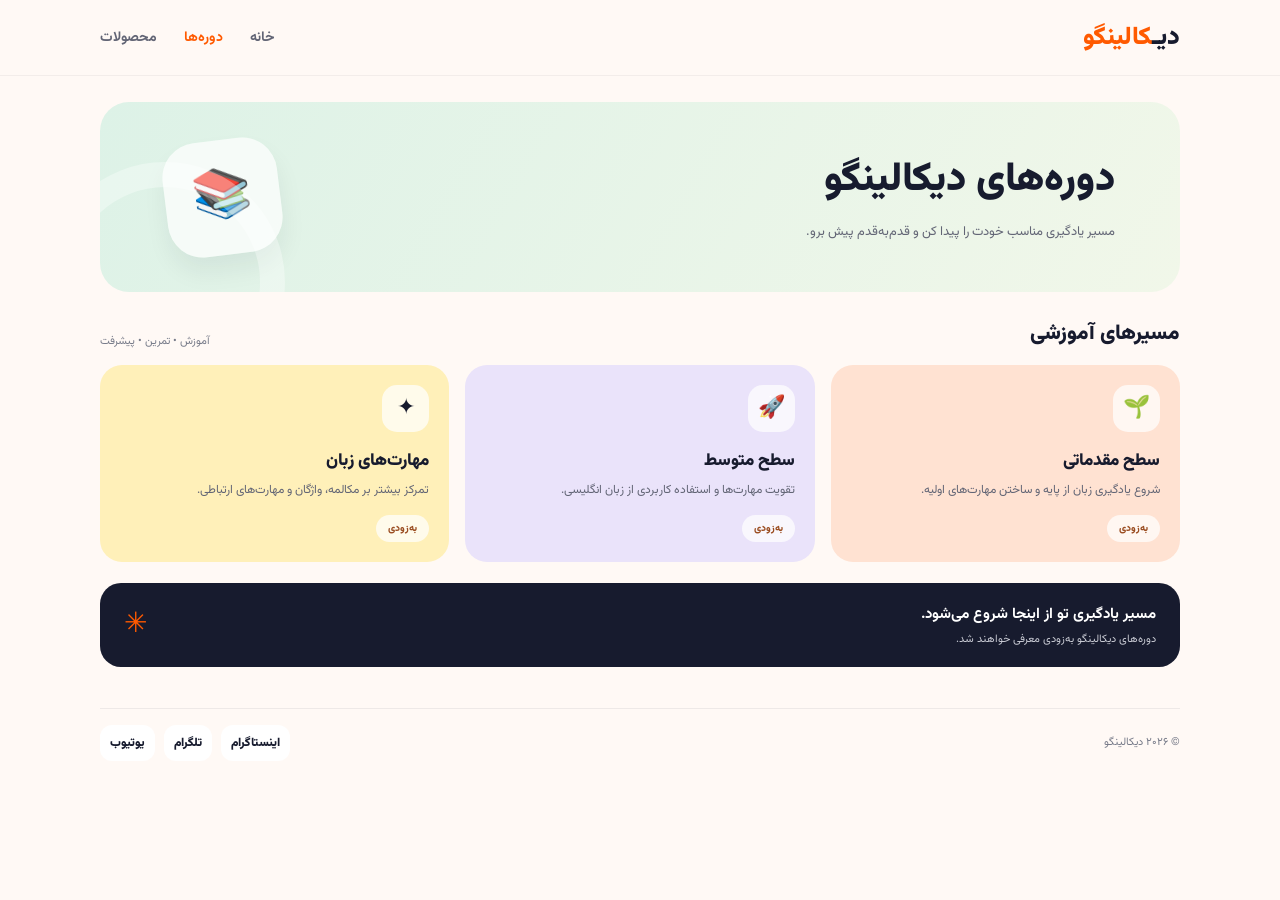
==== commit ecc7e4d4: "Add files via upload" ====
--- a/courses.html
+++ b/courses.html
@@ -1,207 +1,88 @@
 <!DOCTYPE html>
 <html lang="fa" dir="rtl">
 <head>
-  <meta charset="UTF-8" />
-  <meta name="viewport" content="width=device-width, initial-scale=1.0" />
-  <title>دوره‌ها | دیکالینگو</title>
-  <meta name="description" content="دوره‌های آموزشی دیکالینگو." />
-  <meta name="theme-color" content="#FFF9F5" />
-
-  <!-- پروفایل سایت -->
-  <link rel="icon" type="image/jpeg" href="assets/images/InShot_20261015_233634057.jpg" />
-  <link rel="apple-touch-icon" href="assets/images/InShot_20261015_233634057.jpg" />
-  <meta property="og:image" content="assets/images/InShot_20261015_233634057.jpg" />
-  <meta property="og:image:alt" content="دیکالینگو" />
-  <meta name="twitter:card" content="summary" />
-  <meta name="twitter:image" content="assets/images/InShot_20261015_233634057.jpg" />
-
-  <link rel="preconnect" href="https://fonts.googleapis.com" />
-  <link rel="preconnect" href="https://fonts.gstatic.com" crossorigin />
-  <link href="https://fonts.googleapis.com/css2?family=Vazirmatn:wght@300;400;500;600;700;800&display=swap" rel="stylesheet" />
-  <link rel="stylesheet" href="assets/css/style.css" />
+<meta charset="UTF-8">
+<meta name="viewport" content="width=device-width, initial-scale=1.0">
+<meta name="theme-color" content="#FFF9F5">
+<title>دوره‌ها | Dicalingo</title>
+<meta name="description" content="مسیرهای آموزشی زبان انگلیسی دیکالینگو">
+<link href="https://fonts.googleapis.com/css2?family=Vazirmatn:wght@300;400;500;600;700;800;900&display=swap" rel="stylesheet">
+<style>
+:root{--orange:#FF5A00;--navy:#171B2E;--cream:#FFF9F5;--peach:#FFE2D2;--mint:#DDF2E7;--lavender:#EAE3FA;--yellow:#FFF0B9;--muted:#777B89}
+*{box-sizing:border-box;margin:0;padding:0}
+body{font-family:Vazirmatn,sans-serif;background:var(--cream);color:var(--navy);min-height:100vh}
+a{text-decoration:none;color:inherit;-webkit-tap-highlight-color:transparent}
+.container{width:min(1080px,92%);margin:auto}
+header{height:76px;display:flex;align-items:center;position:sticky;top:0;z-index:20;background:#fff9f5ed;backdrop-filter:blur(14px);border-bottom:1px solid #171b2e0d}
+.nav{display:flex;align-items:center;justify-content:space-between;gap:15px}
+.logo{font-size:25px;font-weight:900;white-space:nowrap}.logo span{color:var(--orange)}
+nav{display:flex;align-items:center;gap:27px;font-size:14px;font-weight:700;color:#626575}
+nav a:hover,nav a.active{color:var(--orange)}
+.page-hero{margin:26px auto 22px;padding:30px 6%;min-height:190px;border-radius:29px;background:linear-gradient(120deg,#DDF2E7,#F1F7E9);display:flex;align-items:center;justify-content:space-between;gap:25px;overflow:hidden;position:relative}
+.page-hero:after{content:"";position:absolute;width:190px;height:190px;border:25px solid #ffffff55;border-radius:50%;left:-55px;bottom:-110px}
+.page-hero h1{font-size:clamp(27px,4vw,40px);font-weight:900}
+.page-hero p{font-size:13px;color:#626575;margin-top:8px;line-height:2}
+.hero-symbol{width:115px;height:115px;flex-shrink:0;border-radius:35px;background:#ffffffb8;display:grid;place-items:center;font-size:48px;transform:rotate(-7deg);box-shadow:0 15px 25px #171b2e10;animation:float 5s ease-in-out infinite}
+.section-heading{display:flex;align-items:end;justify-content:space-between;gap:12px;margin:25px 0 15px}
+.section-heading h2{font-size:21px;font-weight:900}
+.section-heading span{font-size:11px;color:var(--muted)}
+.cards{display:grid;grid-template-columns:repeat(3,minmax(0,1fr));gap:16px}
+.card{border-radius:22px;padding:20px;min-height:195px;display:flex;flex-direction:column;justify-content:space-between;transition:.25s}
+.card:hover{transform:translateY(-4px);box-shadow:0 14px 25px #171b2e10}
+.card:nth-child(1){background:var(--peach)}.card:nth-child(2){background:var(--lavender)}.card:nth-child(3){background:var(--yellow)}
+.card-icon{width:47px;height:47px;border-radius:15px;background:#ffffffb8;display:grid;place-items:center;font-size:22px}
+.card h3{font-size:17px;font-weight:900;margin-top:16px}
+.card p{font-size:12px;color:#626575;line-height:1.9;margin-top:5px}
+.status{align-self:flex-start;margin-top:13px;padding:6px 12px;border-radius:20px;background:#ffffffb8;color:#9a4c20;font-size:10px;font-weight:800}
+.banner{margin:21px 0 23px;padding:19px 24px;border-radius:21px;background:var(--navy);color:white;display:flex;justify-content:space-between;align-items:center;gap:15px}
+.banner strong{font-size:15px}.banner p{font-size:11px;color:#c9cbd4;margin-top:4px}
+.banner-mark{font-size:28px;color:var(--orange)}
+footer{padding:18px 0 23px}
+.footer-inner{display:flex;justify-content:space-between;align-items:center;gap:15px;border-top:1px solid #171b2e12;padding-top:16px}
+.footer-copy{font-size:11px;color:var(--muted)}
+.socials{display:flex;gap:9px}.socials a{width:auto;min-width:36px;height:36px;padding:0 10px;white-space:nowrap;border-radius:12px;background:white;display:grid;place-items:center;font-size:12px;font-weight:900;transition:.2s}
+.socials a:hover{background:var(--orange);color:white}
+@keyframes float{50%{transform:translateY(-8px) rotate(-3deg)}}
+a:focus-visible{outline:3px solid var(--orange);outline-offset:4px}
+@media(max-width:700px){
+ header{height:66px}.logo{font-size:21px}nav{gap:13px;font-size:12px}
+ .page-hero{padding:23px 20px;min-height:150px;border-radius:24px}.hero-symbol{width:85px;height:85px;font-size:37px;border-radius:26px}
+ .page-hero h1{font-size:25px}.page-hero p{font-size:11px}
+ .cards{grid-template-columns:repeat(2,minmax(0,1fr));gap:11px}
+ .card{min-height:175px;padding:15px}.card h3{font-size:15px;margin-top:13px}.card p{font-size:11px}
+ .section-heading h2{font-size:18px}.section-heading span{font-size:10px}
+ .banner{padding:16px 18px}.banner strong{font-size:13px}
+}
+@media(max-width:360px){.container{width:94%}nav{gap:9px;font-size:11px}.logo{font-size:19px}.page-hero{gap:10px;padding:20px 14px}.hero-symbol{width:70px;height:70px;font-size:30px}.card{padding:12px}}
+@media(prefers-reduced-motion:reduce){*,*:before,*:after{animation:none!important;transition:none!important}}
+</style>
 </head>
 <body>
-  <header class="site-header">
-    <div class="header-inner">
-      <a href="index.html" class="logo" aria-label="دیکالینگو - صفحه اصلی">
-        <span class="logo-mark" aria-hidden="true"></span>
-        <span class="logo-text">Dicalingo</span>
-      </a>
-      <button class="menu-toggle" aria-label="منو" aria-expanded="false" aria-controls="site-nav">
-        <span></span><span></span><span></span>
-      </button>
-      <nav class="site-nav" id="site-nav" aria-label="منوی اصلی">
-        <ul class="nav-list">
-          <li><a href="index.html" class="nav-link">صفحه اصلی</a></li>
-          <li><a href="courses.html" class="nav-link active">دوره‌ها</a></li>
-          <li><a href="products.html" class="nav-link">محصولات</a></li>
-          <li><a href="index.html#about" class="nav-link">درباره ما</a></li>
-        </ul>
-      </nav>
-    </div>
-  </header>
-
-  <main>
-    <section class="page-head">
-      <h1 class="page-title">دوره‌ها</h1>
-      <div class="page-art" aria-hidden="true">
-        <svg viewBox="0 0 400 300" xmlns="http://www.w3.org/2000/svg">
-          <defs>
-            <radialGradient id="cO" cx="32%" cy="28%" r="78%">
-              <stop offset="0%" stop-color="#FFD0AC"/>
-              <stop offset="45%" stop-color="#FF7A2E"/>
-              <stop offset="100%" stop-color="#8E2D00"/>
-            </radialGradient>
-            <radialGradient id="cN" cx="32%" cy="28%" r="78%">
-              <stop offset="0%" stop-color="#5A6188"/>
-              <stop offset="55%" stop-color="#252B45"/>
-              <stop offset="100%" stop-color="#080B15"/>
-            </radialGradient>
-            <radialGradient id="cM" cx="32%" cy="28%" r="72%">
-              <stop offset="0%" stop-color="#F0FFF8"/>
-              <stop offset="50%" stop-color="#B8E8D8"/>
-              <stop offset="100%" stop-color="#5E9C86"/>
-            </radialGradient>
-            <filter id="cSh" x="-40%" y="-40%" width="180%" height="180%"><feGaussianBlur stdDeviation="9"/></filter>
-          </defs>
-          <ellipse cx="200" cy="270" rx="150" ry="14" fill="#171B2E" opacity="0.15" filter="url(#cSh)"/>
-
-          <g class="float-slow">
-            <rect x="90" y="120" width="180" height="140" rx="20" fill="url(#cO)"/>
-            <rect x="90" y="120" width="20" height="140" rx="10" fill="#7A2800" opacity="0.55"/>
-            <ellipse cx="175" cy="160" rx="62" ry="22" fill="#FFFFFF" opacity="0.42" filter="url(#cSh)"/>
-            <rect x="140" y="205" width="100" height="9" rx="4.5" fill="#FFFFFF" opacity="0.55"/>
-            <rect x="140" y="228" width="70" height="7" rx="3.5" fill="#FFFFFF" opacity="0.35"/>
-          </g>
-
-          <g class="float-medium">
-            <ellipse cx="330" cy="248" rx="46" ry="8" fill="#171B2E" opacity="0.15" filter="url(#cSh)"/>
-            <circle cx="330" cy="220" r="42" fill="url(#cN)"/>
-            <ellipse cx="316" cy="204" rx="14" ry="9" fill="#FFFFFF" opacity="0.3" filter="url(#cSh)"/>
-          </g>
-
-          <g class="float-fast">
-            <ellipse cx="72" cy="90" rx="34" ry="7" fill="#171B2E" opacity="0.15" filter="url(#cSh)"/>
-            <circle cx="72" cy="70" r="32" fill="url(#cM)"/>
-            <ellipse cx="62" cy="60" rx="10" ry="6" fill="#FFFFFF" opacity="0.5" filter="url(#cSh)"/>
-          </g>
-        </svg>
-      </div>
-    </section>
-
-    <section class="cards" aria-label="فهرست دوره‌ها">
-      <article class="card">
-        <div class="card-art">
-          <svg viewBox="0 0 200 200" xmlns="http://www.w3.org/2000/svg" aria-hidden="true">
-            <defs>
-              <radialGradient id="crs1" cx="35%" cy="30%" r="75%">
-                <stop offset="0%" stop-color="#F0FFF8"/>
-                <stop offset="50%" stop-color="#B8E8D8"/>
-                <stop offset="100%" stop-color="#5E9C86"/>
-              </radialGradient>
-              <filter id="crs1Sh" x="-40%" y="-40%" width="180%" height="180%"><feGaussianBlur stdDeviation="6"/></filter>
-            </defs>
-            <ellipse cx="100" cy="172" rx="66" ry="9" fill="#171B2E" opacity="0.15" filter="url(#crs1Sh)"/>
-            <rect x="92" y="96" width="16" height="66" rx="8" fill="#5E9C86"/>
-            <ellipse cx="100" cy="96" rx="16" ry="8" fill="#7FBCA8"/>
-            <ellipse cx="76" cy="92" rx="30" ry="20" fill="url(#crs1)" transform="rotate(-20 76 92)"/>
-            <ellipse cx="124" cy="92" rx="30" ry="20" fill="url(#crs1)" transform="rotate(20 124 92)"/>
-            <ellipse cx="66" cy="86" rx="10" ry="6" fill="#FFFFFF" opacity="0.55" transform="rotate(-20 66 86)" filter="url(#crs1Sh)"/>
-          </svg>
-        </div>
-        <div class="card-body">
-          <div class="card-meta">
-            <span class="badge level">مبتدی</span>
-            <span class="badge status">به‌زودی</span>
-          </div>
-          <h3 class="card-title">شروع انگلیسی</h3>
-          <p class="card-desc">مبانی و مقدمات زبان انگلیسی.</p>
-        </div>
-      </article>
-
-      <article class="card">
-        <div class="card-art">
-          <svg viewBox="0 0 200 200" xmlns="http://www.w3.org/2000/svg" aria-hidden="true">
-            <defs>
-              <radialGradient id="crs2" cx="35%" cy="30%" r="75%">
-                <stop offset="0%" stop-color="#FFD0AC"/>
-                <stop offset="45%" stop-color="#FF7A2E"/>
-                <stop offset="100%" stop-color="#8E2D00"/>
-              </radialGradient>
-              <radialGradient id="crs2b" cx="35%" cy="30%" r="78%">
-                <stop offset="0%" stop-color="#5A6188"/>
-                <stop offset="55%" stop-color="#252B45"/>
-                <stop offset="100%" stop-color="#080B15"/>
-              </radialGradient>
-              <filter id="crs2Sh" x="-40%" y="-40%" width="180%" height="180%"><feGaussianBlur stdDeviation="6"/></filter>
-            </defs>
-            <ellipse cx="100" cy="172" rx="70" ry="9" fill="#171B2E" opacity="0.15" filter="url(#crs2Sh)"/>
-            <path d="M 40 60 Q 40 44 58 44 L 122 44 Q 140 44 140 62 L 140 104 Q 140 122 122 122 L 78 122 L 58 140 L 62 122 Q 40 122 40 104 Z" fill="url(#crs2)"/>
-            <ellipse cx="80" cy="66" rx="22" ry="8" fill="#FFFFFF" opacity="0.45" filter="url(#crs2Sh)"/>
-            <path d="M 92 108 Q 92 92 110 92 L 148 92 Q 166 92 166 110 L 166 138 Q 166 156 148 156 L 132 156 L 116 172 L 118 156 Q 92 156 92 138 Z" fill="url(#crs2b)"/>
-            <ellipse cx="122" cy="114" rx="14" ry="5" fill="#FFFFFF" opacity="0.32" filter="url(#crs2Sh)"/>
-          </svg>
-        </div>
-        <div class="card-body">
-          <div class="card-meta">
-            <span class="badge level">متوسط</span>
-            <span class="badge status">به‌زودی</span>
-          </div>
-          <h3 class="card-title">انگلیسی در عمل</h3>
-          <p class="card-desc">تقویت مهارت‌های کاربردی زبان انگلیسی.</p>
-        </div>
-      </article>
-
-      <article class="card">
-        <div class="card-art">
-          <svg viewBox="0 0 200 200" xmlns="http://www.w3.org/2000/svg" aria-hidden="true">
-            <defs>
-              <radialGradient id="crs3" cx="35%" cy="30%" r="75%">
-                <stop offset="0%" stop-color="#F8F2FF"/>
-                <stop offset="50%" stop-color="#C7B8E8"/>
-                <stop offset="100%" stop-color="#7F6DAF"/>
-              </radialGradient>
-              <radialGradient id="crs3b" cx="35%" cy="30%" r="75%">
-                <stop offset="0%" stop-color="#FFFEF0"/>
-                <stop offset="50%" stop-color="#FFE9A8"/>
-                <stop offset="100%" stop-color="#C2A050"/>
-              </radialGradient>
-              <filter id="crs3Sh" x="-40%" y="-40%" width="180%" height="180%"><feGaussianBlur stdDeviation="6"/></filter>
-            </defs>
-            <ellipse cx="100" cy="172" rx="72" ry="9" fill="#171B2E" opacity="0.15" filter="url(#crs3Sh)"/>
-            <circle cx="76" cy="100" r="34" fill="url(#crs3)"/>
-            <ellipse cx="66" cy="88" rx="12" ry="7" fill="#FFFFFF" opacity="0.5" filter="url(#crs3Sh)"/>
-            <path d="M 122 72 Q 140 100 122 128" fill="none" stroke="url(#crs3b)" stroke-width="12" stroke-linecap="round"/>
-            <path d="M 140 58 Q 170 100 140 142" fill="none" stroke="url(#crs3b)" stroke-width="12" stroke-linecap="round" opacity="0.75"/>
-            <path d="M 158 46 Q 196 100 158 154" fill="none" stroke="url(#crs3b)" stroke-width="10" stroke-linecap="round" opacity="0.5"/>
-          </svg>
-        </div>
-        <div class="card-body">
-          <div class="card-meta">
-            <span class="badge level">مهارت‌محور</span>
-            <span class="badge status">به‌زودی</span>
-          </div>
-          <h3 class="card-title">تمرین مهارت‌ها</h3>
-          <p class="card-desc">تمرین مهارت‌های شنیدن، صحبت‌کردن، خواندن و نوشتن.</p>
-        </div>
-      </article>
-    </section>
-  </main>
-
-  <footer class="site-footer">
-    <div class="footer-inner">
-      <a href="index.html" class="logo footer-logo" aria-label="دیکالینگو">
-        <span class="logo-mark" aria-hidden="true"></span>
-        <span class="logo-text">Dicalingo</span>
-      </a>
-      <div class="footer-links">
-        <a href="https://t.me/dicalingo" target="_blank" rel="noopener noreferrer" aria-label="تلگرام">تلگرام</a>
-        <a href="https://www.youtube.com/@dicalingo" target="_blank" rel="noopener noreferrer" aria-label="یوتیوب">یوتیوب</a>
-      </div>
-      <p class="footer-copy">© دیکالینگو</p>
-    </div>
-  </footer>
-
-  <script src="assets/js/main.js" defer></script>
+<header><div class="container nav">
+<a class="logo" href="index.html">دیـ<span>کالینگو</span></a>
+<nav aria-label="منوی اصلی">
+<a href="index.html">خانه</a><a class="active" href="courses.html">دوره‌ها</a><a href="products.html">محصولات</a>
+</nav>
+</div></header>
+<main class="container">
+<section class="page-hero">
+<div><h1>دوره‌های دیکالینگو</h1><p>مسیر یادگیری مناسب خودت را پیدا کن و قدم‌به‌قدم پیش برو.</p></div>
+<div class="hero-symbol" aria-hidden="true">📚</div>
+</section>
+<div class="section-heading"><h2>مسیرهای آموزشی</h2><span>آموزش • تمرین • پیشرفت</span></div>
+<section class="cards">
+<article class="card"><div><div class="card-icon">🌱</div><h3>سطح مقدماتی</h3><p>شروع یادگیری زبان از پایه و ساختن مهارت‌های اولیه.</p></div><span class="status">به‌زودی</span></article>
+<article class="card"><div><div class="card-icon">🚀</div><h3>سطح متوسط</h3><p>تقویت مهارت‌ها و استفاده کاربردی از زبان انگلیسی.</p></div><span class="status">به‌زودی</span></article>
+<article class="card"><div><div class="card-icon">✦</div><h3>مهارت‌های زبان</h3><p>تمرکز بیشتر بر مکالمه، واژگان و مهارت‌های ارتباطی.</p></div><span class="status">به‌زودی</span></article>
+</section>
+<section class="banner"><div><strong>مسیر یادگیری تو از اینجا شروع می‌شود.</strong><p>دوره‌های دیکالینگو به‌زودی معرفی خواهند شد.</p></div><div class="banner-mark">✳</div></section>
+</main>
+<footer><div class="container footer-inner">
+<div class="footer-copy">© ۲۰۲۶ دیکالینگو</div>
+<div class="socials">
+<a href="https://instagram.com/dicalingo" target="_blank" rel="noopener noreferrer" aria-label="اینستاگرام">اینستاگرام</a>
+<a href="https://t.me/dicalingo" target="_blank" rel="noopener noreferrer" aria-label="تلگرام">تلگرام</a>
+<a href="https://www.youtube.com/@dicalingo" target="_blank" rel="noopener noreferrer" aria-label="یوتیوب">یوتیوب</a>
+</div></div></footer>
 </body>
-</html>
+</html>
